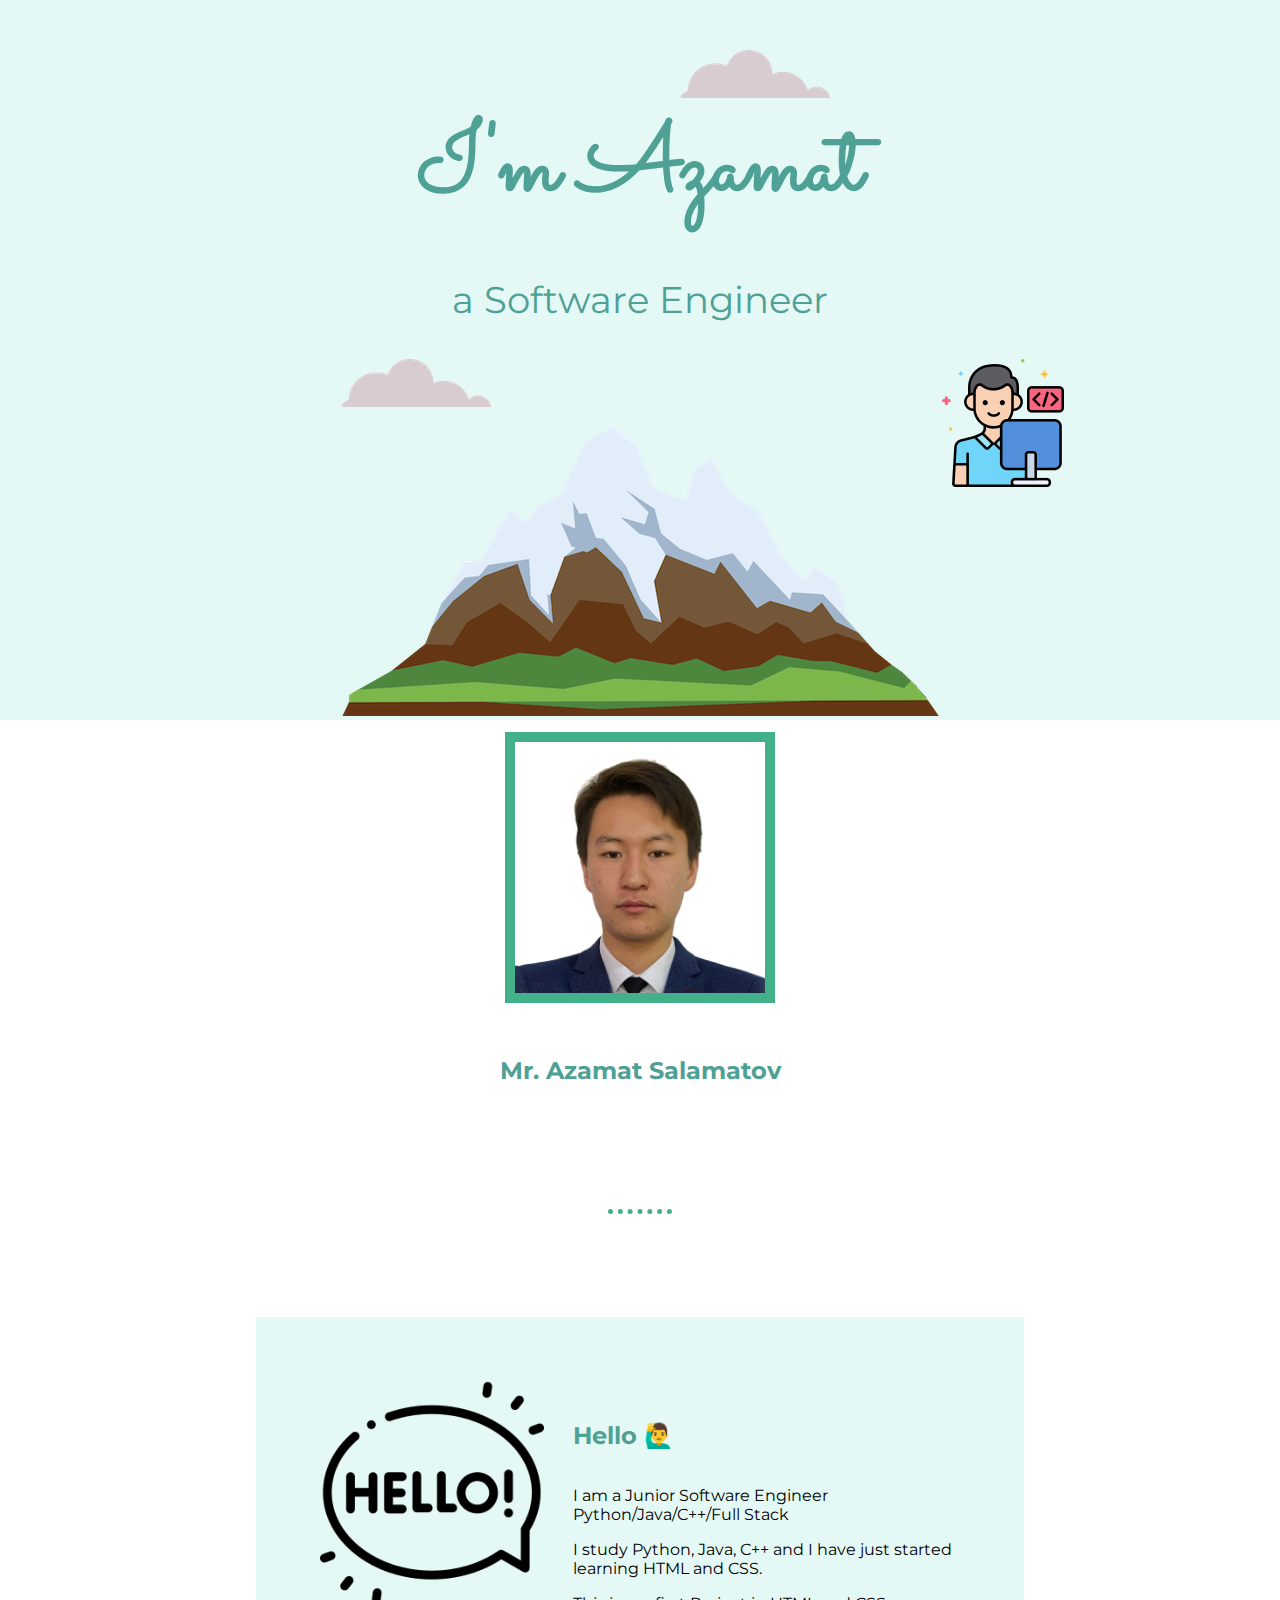
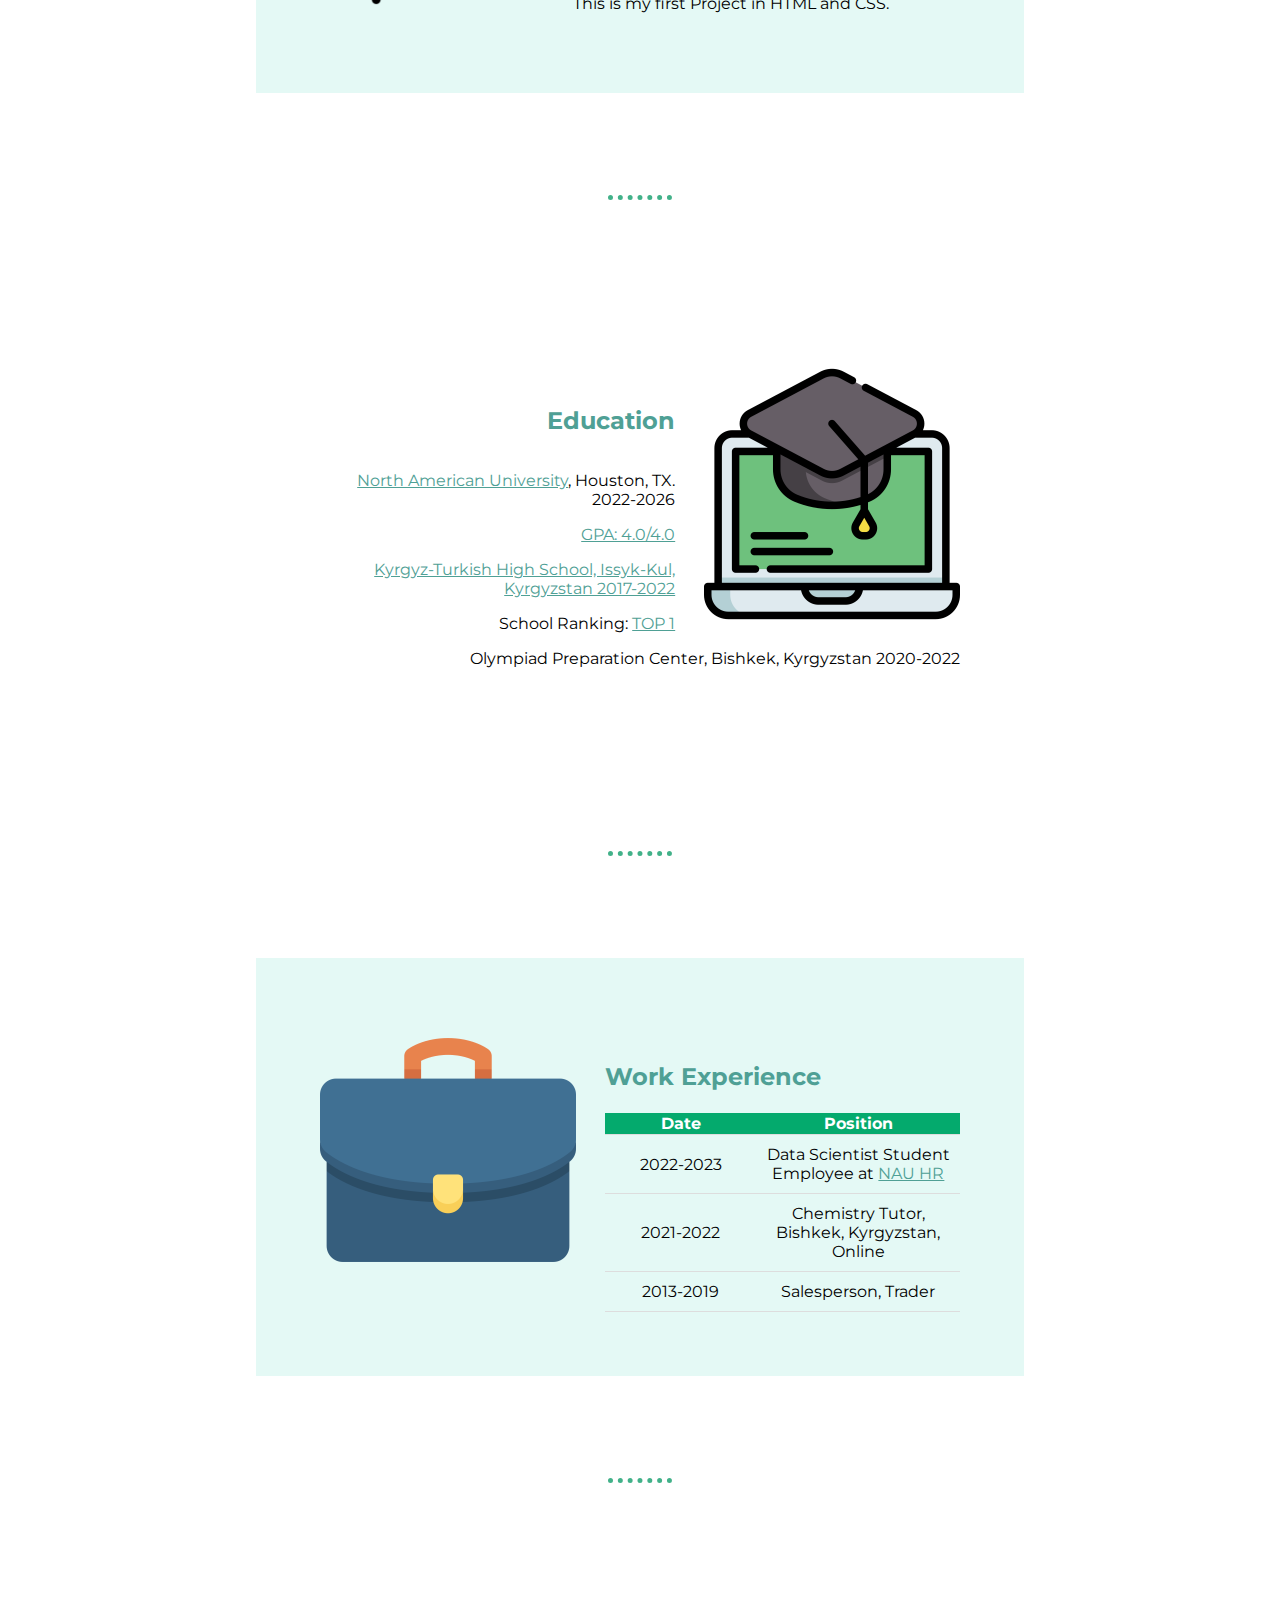
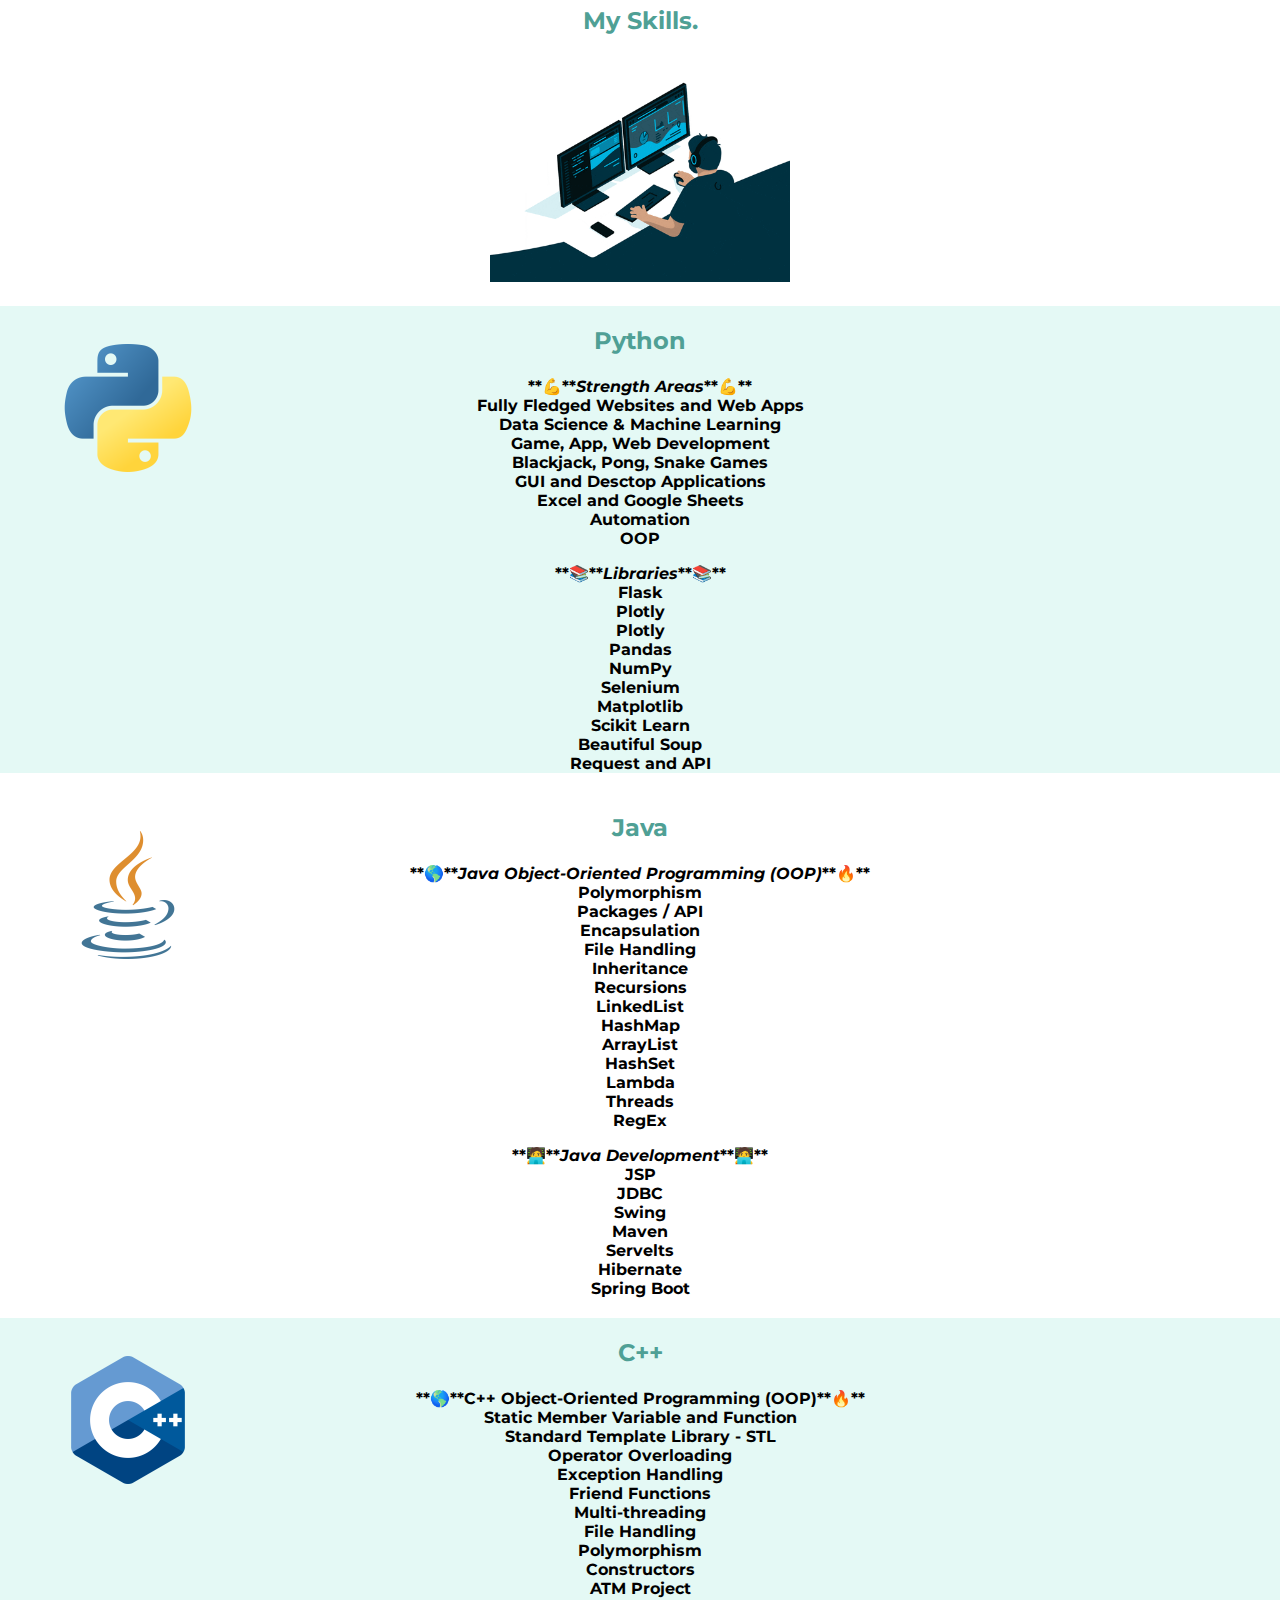
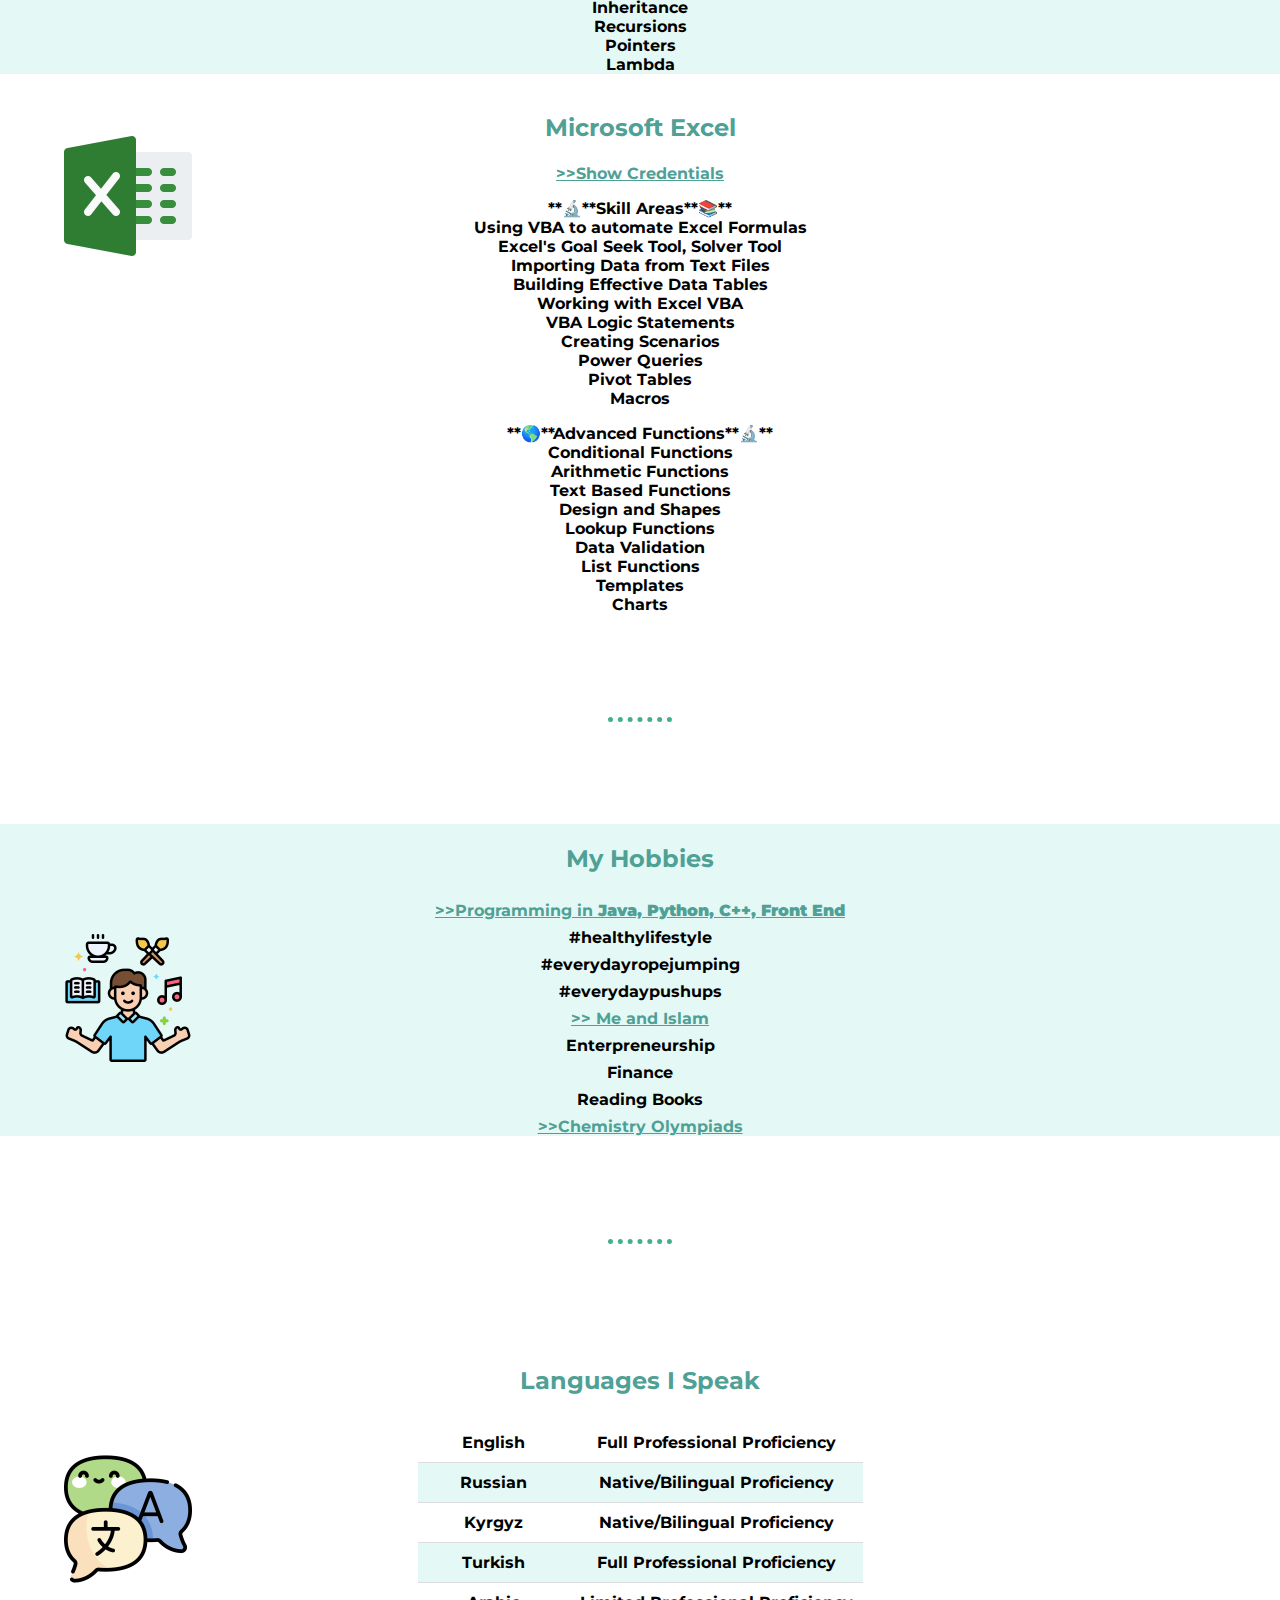
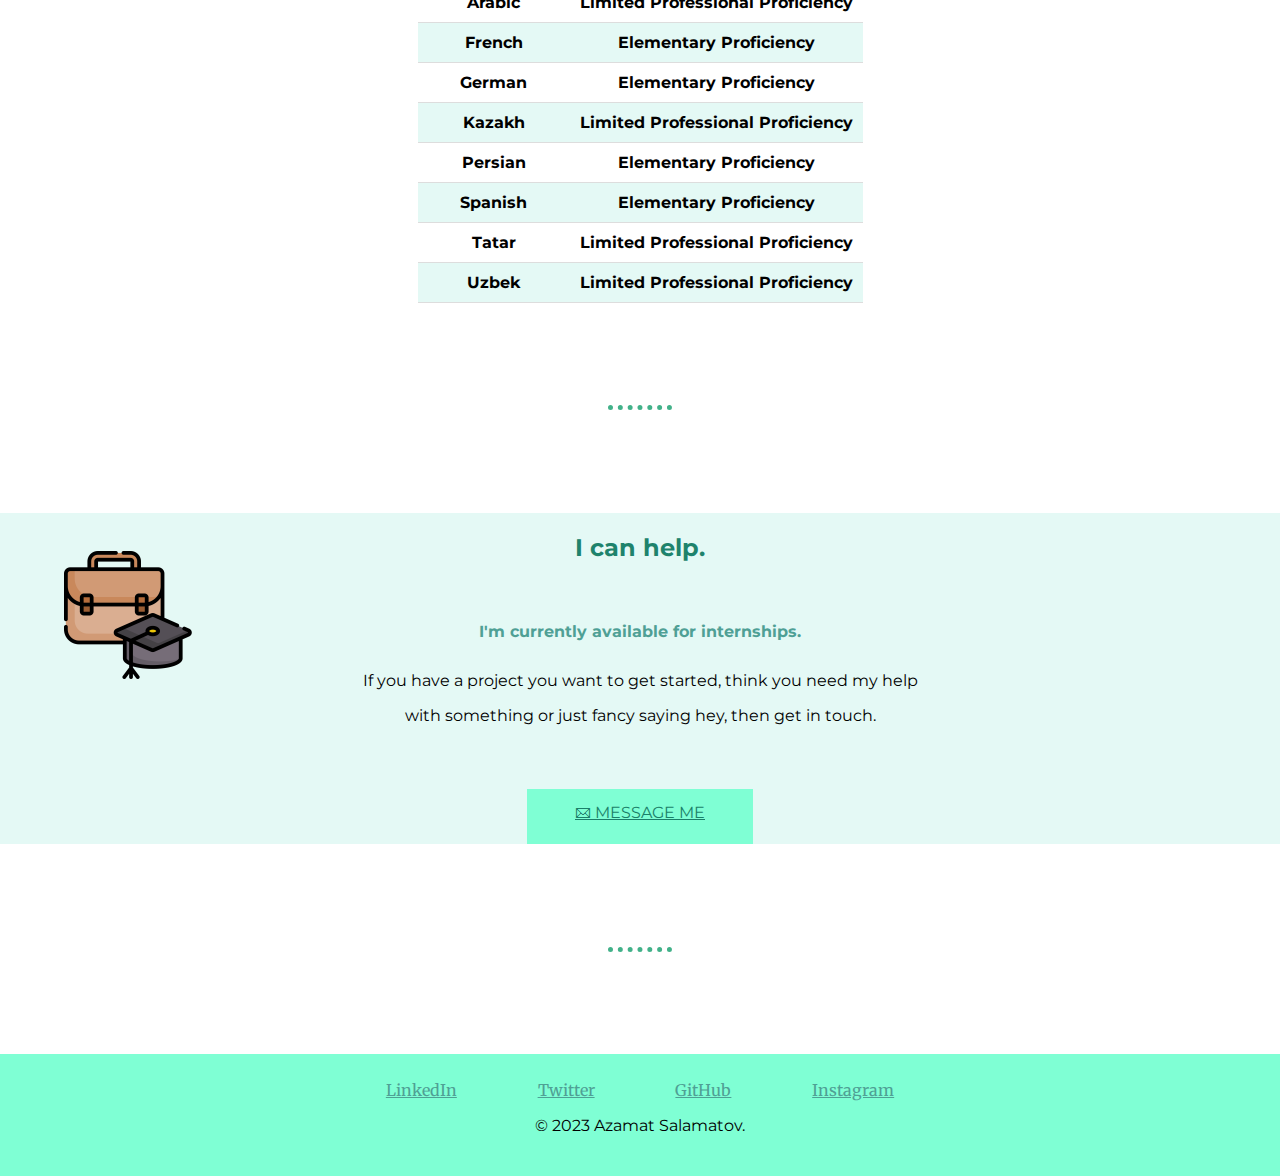
==== index.html @ 23645828 "first commit" ====
<!DOCTYPE html>
<html>
    <head>
        <title>
            Azamat
        </title>
        <link rel="stylesheet" href="css/styles.css">
        <link rel="icon" href="favicon.ico">
        <link rel="preconnect" href="https://fonts.googleapis.com">
        <link rel="preconnect" href="https://fonts.gstatic.com" crossorigin>
        <link href="https://fonts.googleapis.com/css2?family=Merriweather&family=Montserrat&family=Sacramento&display=swap" rel="stylesheet">

    </head>

    <body>
        <div class="top-container">
            <!-- <img class="more" src="CSS - My Site Images/more.png" alt="More icons created by Kirill Kazachek - Flaticon"> -->

            <img class="top-cloud" src="CSS - My Site Images/cloud.png" alt="cloud-image">
            <h1 style="font-size: 6rem; margin-bottom:0">I'm Azamat</h1>

            <p style="color: #4FA095; font-size: 2.3rem; font-weight:normal">a <span class="soft">Soft</span>ware Engineer</p>

            <img class="bottom-cloud" src="CSS - My Site Images/cloud.png" alt="cloud-image">

            <img class="mountain" src="CSS - My Site Images/mountain.png" alt="mountain-img">
            <img class="png" src="CSS - My Site Images/developer.png" alt="Programmer icons created by Paul J. - Flaticon">
        </div>
        <div class="middle-container">     

            <div class="row">
                <div class="row-elem" style="display:flex; justify-content:center">
                    <img class="photo" src="CSS - My Site Images/azamat1.jpg" alt="my-img">
                </div>
                <h2>Mr. Azamat Salamatov</h2>
                
            </div> 
            <hr>

            <div class="even-row"  style="background-color: #e4f9f5; padding:5%; width:50%; margin:auto; text-align:left">
                <img style="width:35%; float:left; margin-right:1.8rem" src="CSS - My Site Images/hello.png" alt="Hello icons created by Freepik - Flaticon">
                <h2>Hello 🙋‍♂️</h2>
                <p>I am a Junior Software Engineer Python/Java/C++/Full Stack</p>
                <p>I study Python, Java, C++ and I have just started learning HTML and CSS.</p>
                <p>This is my first Project in HTML and CSS.</p> 
                
            </div>

            <hr>
            <div style=" padding:5%; width:50%; margin:auto; text-align:right">
                <img style="width:40%; float:right; margin-left:1.8rem" src="CSS - My Site Images/online-learning.png" alt="Course icons created by Freepik - Flaticon">
                <h2>Education</h2>
                <p><a href="https://www.na.edu/">North American University</a>, Houston, TX. 2022-2026</p>
                <p><a href="https://www.na.edu/deanslist/">GPA: 4.0/4.0</a></p>
                <p><a href="https://hkarasaev.edupage.org/?lang=en">Kyrgyz-Turkish High School, Issyk-Kul, Kyrgyzstan 2017-2022</a></p>
                <p>School Ranking: <a href="https://www.instagram.com/p/CebFN_Qsa40/?hl=en">TOP 1</a></p>
                <p>Olympiad Preparation Center, Bishkek, Kyrgyzstan 2020-2022</p>
            </div>

            <hr>
            <div class="even-row" style="background-color: #e4f9f5; padding:5%; width:50%; margin:auto; text-align:left" style="grid-row: 1;">
                <img style="width:40%; float:left; margin-right:1.8rem" src="CSS - My Site Images/suitcase.png" alt="Work icons created by Freepik - Flaticon">
                <h2>Work Experience</h2>
                <table>
                    <thead>
                        <th>Date</th>
                        <th>Position</th>
                    </thead>
                    <tbody>
                        <tr>
                            <td>2022-2023</td>
                            <td>Data Scientist Student Employee at <a href="https://www.na.edu/faculty-staff/human-resources/">NAU HR</a></td>
                        </tr>
                        <tr>
                            <td>2021-2022</td>
                            <td>Chemistry Tutor, Bishkek, Kyrgyzstan, Online</td>
                        </tr>
                        <tr>
                            <td>2013-2019</td>
                            <td>Salesperson, Trader</td>
                        </tr>
                    </tbody>
                </table>
            </div>
            

            <div class="skills" >
                <hr>
                <h2>My Skills.</h2>
                <div class="skill-row" style="grid-row: 1;">
                <img class="gif" src="CSS - My Site Images/giphy.gif" alt="">
                <div class="even-row">
                    <img class="python" src="CSS - My Site Images/python.png" alt="python-img">
                    <h2>Python</h2>
                    <h5>**💪**<em>Strength Areas</em>**💪**</h5>
                    <h5>Fully Fledged Websites and Web Apps</h5>
                    <h5>Data Science & Machine Learning</h5>
                    <h5>Game, App, Web Development</h5>               
                    <h5>Blackjack, Pong, Snake Games</h5>
                    <h5>GUI and Desctop Applications</h5>
                    <h5>Excel and Google Sheets</h5>
                    <h5>Automation</h5>
                    <h5>OOP</h5>
                    <p></p>
        
                    <h5>**📚**<em>Libraries</em>**📚**</h5>
                    <h5>Flask</h5>
                    <h5>Plotly</h5>
                    <h5>Plotly</h5>
                    <h5>Pandas</h5>
                    <h5>NumPy</h5>
                    <h5>Selenium</h5>
                    <h5>Matplotlib</h5>
                    <h5>Scikit Learn</h5>
                    <h5>Beautiful Soup</h5>
                    <h5>Request and API</h5>
                </div>

                <div style="background-color: #ffffff;">
                    <img class="python" src="CSS - My Site Images/java.png" alt="Java icons created by Freepik - Flaticon">
                    <h2>Java</h2>
                    <h5>**🌎**<em>Java Object-Oriented Programming (OOP)</em>**🔥**</li>
                    <h5>Polymorphism</h5>
                    <h5>Packages / API</h5>
                    <h5>Encapsulation</h5>
        
                    <h5>File Handling</h5> 
                    <h5>Inheritance</h5>
        
                    <h5>Recursions</h5>
                    <h5>LinkedList</h5>
                    <h5>HashMap</h5>
                    <h5>ArrayList</h5>
                    <h5>HashSet</h5>
                    <h5>Lambda</h5>
                    <h5>Threads</h5>
                    <h5>RegEx</h5>
        
                    <p></p>
                    <h5>**🧑‍💻**<em>Java Development</em>**🧑‍💻**</h5>
                    <h5>JSP</h5>
                    <h5>JDBC</h5>
                    <h5>Swing</h5>
                    <h5>Maven</h5>
                    <h5>Servelts</h5>
                    <h5>Hibernate</h5>
                    <h5>Spring Boot</h5>     
                </div>

                <div class="even-row" style="background-color: #e4f9f5;">
                    <img class="python" src="CSS - My Site Images/c-.png" alt="Coding icons created by Freepik - Flaticon">
                    <h2>C++</h2>
                    <a href="https://www.flaticon.com/free-icons/coding" title="coding icons"></a>
                    <h5>**🌎**C++ Object-Oriented Programming (OOP)**🔥**</h5>
                    <h5>Static Member Variable and Function</h5>
                    <h5>Standard Template Library - STL</h5>
                    <h5>Operator Overloading</h5>
                    <h5>Exception Handling</h5>
                    <h5>Friend Functions</h5>
                    <h5>Multi-threading</h5>
                    <h5>File Handling</h5>
                    <h5>Polymorphism</h5>
                    <h5>Constructors</h5>   
                    <h5>ATM Project</h5>         
                    <h5>Inheritance</h5>
                    <h5>Recursions</h5>
                    <h5>Pointers</h5>            
                    <h5>Lambda</h5>
                </div>



                <div>
                    <img class="python" src="CSS - My Site Images/excel.png" alt="Excel icons created by Pixel perfect - Flaticon">
                    <h2>Microsoft Excel</h2>
                    <h5><a href="https://www.udemy.com/certificate/UC-660e1be6-caca-4e0d-bf5c-11fdc10223eb/">>>Show Credentials</a></h5>
                    <p></p>
                    <h5>**🔬**Skill Areas**📚**</h5>
                    <h5>Using VBA to automate Excel Formulas</h5>
                    <h5>Excel's Goal Seek Tool, Solver Tool</h5>
                    <h5>Importing Data from Text Files</h5>
                    <h5>Building Effective Data Tables</h5>
                    <h5>Working with Excel VBA</h5>
                    <h5>VBA Logic Statements</h5>
                    <h5>Creating Scenarios</h5>
                    <h5>Power Queries</h5>
                    <h5>Pivot Tables</h5>
                    <h5>Macros</h5>
                    <p></p>
                    <h5>**🌎**Advanced Functions**🔬**</h5>
                    <h5>Conditional Functions</h5>
                    <h5>Arithmetic Functions</h5>
                    <h5>Text Based Functions</h5>
                    <h5>Design and Shapes</h5>
                    <h5>Lookup Functions</h5>
                    <h5>Data Validation</h5>
                    <h5>List Functions</h5>
                    <h5>Templates</h5>
                    <h5>Charts</h5>
            
                </div>

                <hr>
                <div class="even-row" style="background-color: #e4f9f5;">
                    <h2>My Hobbies</h2>
                    <img class="python" src="CSS - My Site Images/mental-health.png" alt="hobbies-img">
                    <h3><a href="https://github.com/asalamatov">>>Programming in <strong>Java, Python, C++, Front End</strong></a></h3>
                    <h3>#healthylifestyle</a></h3>
                    <h3>#everydayropejumping</h3>
                    <h3>#everydaypushups</h3>
                    <h3><a href="hobbies.html">>> Me and Islam</a></h3>
                    <h3>Enterpreneurship</h3>
                    <h3>Finance</h3>
                    <h3>Reading Books</h3>
                    <h3><a href="https://www.icho2022.cn/23252/list.htm">>>Chemistry Olympiads</a></h3>
                </div>

                <hr>
                <div>
                    <h2>Languages I Speak</h2>
                    <img class="python" src="CSS - My Site Images/languages.png" alt="languages-img">
                    <h3>
                        <table>
                            <tbody>
                                <tr>
                                    <td>English</td>
                                    <td>Full Professional Proficiency</td>
                                </tr>
                                <tr>
                                    <td>Russian</td>
                                    <td>Native/Bilingual Proficiency</td>
                                </tr>
                                <tr>
                                    <td>Kyrgyz</td>
                                    <td>Native/Bilingual Proficiency</td>
                                </tr>
                                <tr>
                                    <td>Turkish</td>
                                    <td>Full Professional Proficiency</td>
                                </tr>
                                <tr>
                                    <td>Arabic</td>
                                    <td>Limited Professional Proficiency</td>
                                </tr>
                                <tr>
                                    <td>French</td>
                                    <td>Elementary Proficiency</td>
                                </tr>
                                <tr>
                                    <td>German</td>
                                    <td>Elementary Proficiency</td>
                                </tr>
                                <tr>
                                    <td>Kazakh</td>
                                    <td>Limited Professional Proficiency</td>
                                </tr>
                                <tr>
                                    <td>Persian</td>
                                    <td>Elementary Proficiency</td>
                                </tr>
                                <tr>
                                    <td>Spanish</td>
                                    <td>Elementary Proficiency</td>
                                </tr>
                                <tr>
                                    <td>Tatar</td>
                                    <td>Limited Professional Proficiency</td>
                                </tr>
                                <tr>
                                    <td>Uzbek</td>
                                    <td>Limited Professional Proficiency</td>
                                </tr>
                            </tbody>
                        </table>
                    </h3>
                </div>

        </div>

            <hr>
            <div class="even-row" class="contact-me">
                <img class="python" src="CSS - My Site Images/internship.png" alt="nternship icons created by Freepik - Flaticon">
                <h2 style="color:#1e836c; margin:40px">I can help.</h2>
                <h3 style="color:#4FA095; margin:30px" >I'm currently available for internships.</h3>
                <p>If you have a project you want to get started, think you need my help</p>
                <p>with something or just fancy saying hey, then get in touch.</p>

                <div class="btn" style="width: 200px; height:30px; background-color:aquamarine; text-align:center; margin:5% auto; padding:1%;">
                    <a style="color:#1b7f69; font-family: 'Montserrat', sans-serif;"  href="mailto:azamat.salamatov2004@gmail.com">🖂 MESSAGE ME</a>
                </div>
                <p></p>
                <p></p>

                
            </div>
            </div>
            <hr>
            
            
            <div class="bottom-container">
            <a class="footer-link" href="https://www.linkedin.com/in/azamat-salamatov-5a5383247/">LinkedIn</a>
            <a class="footer-link" href="https://twitter.com/AzamatSalamatov">Twitter</a>
            <a class="footer-link" href="https://github.com/asalamatov">GitHub</a>
            <a class="footer-link" href="https://www.instagram.com/azamatizator/?hl=en">Instagram</a>
            <p>© 2023 Azamat Salamatov.</p>
            </div>
              

    </body>
</html>
---- css/styles.css ----
body {
    padding: 0;
    margin: 0px;
    text-align: center;
    font-family: 'Merriweather', serif;
    
}

div {
    padding: 0;
    display: block;
    background-color:#ffffff;
}

h1 {
    margin-top: 0;
    color: #4FA095;
    font-family: 'Sacramento', cursive;
    font-size: 60px;
}

h2 {
    display: block;
    color: #4FA095;
    font-family: 'Montserrat', sans-serif;
    margin-bottom: 2px;
    padding: 20px;
}
a:link, a:visited{
    outline: 0;
    color:#4FA095
}

.btn {
    width: 100px;
    height: 30px;
}

.btn:hover {
    background-color:#4FA095
}

.even-row {
    background-color: #e4f9f5;
}

h3 {
    font-family: 'Montserrat', sans-serif;
    margin: 8px;
    font-size:medium;
}
h4 {
    font-family: 'Montserrat', sans-serif;
}

h5 {
    font-family: 'Montserrat', sans-serif;
    font-size: medium;
    margin: 0;
}

h6 {
    font-family: 'Montserrat', sans-serif;
}

p {
    font-family: 'Montserrat', sans-serif;
}

li{
    font-family: 'Montserrat', sans-serif;
}

td {
    font-family: 'Montserrat', sans-serif;
}

hr {

    border-style:none;
    border-top-style: dotted;      
    border-color:#42b189;
    border-width: 5px;
    width: 5%;  
    padding-bottom: 100px;      
    margin-top: 8%;
    margin-bottom: 8%;
    padding-bottom: 0; 
}

.banner {
    width: 70%;
}

.png {
    width: 10%;
    position: absolute;
    /* left: 250px;
    top: 400px; */
}

.row {

    position: relative;
    display: grid;
}



.row-elem {
    padding: 1%;
    display: inline-block;
    position:relative;
    grid-row: 1;
}

.photo {
    border: solid 10px;
    border-color: #42b189;
    padding: 0;
    width: 20%;
}

.middle-container {
    padding: 0 0 0 0;
    margin: 0 0 0 0;
    position: relative;
}

.gif {
    width: 300px;

}

.python {
    padding-top: 3%;
    display: inline-block;
    width: 10%;
    position:absolute;
    left: 5%;
    margin: 0;
}

/* .more {
    width: 50px;
    position: fixed;
    right: 50px;
    top: 50px;
} */

.top-container {
    background-color: #e4f9f5;
    position: relative;
    padding-top: 100px;


}

table {
    text-align: center;
    margin: auto;
    border-spacing: 0;
}

tr:nth-child(even) {
    background-color: #e4f9f5;
}

th {
    background-color: #04AA6D;
  color: white;
}

td:nth-child(odd) {
    width: 150px;
}

td:nth-child(even) {
    padding: 10px;
    width: auto;
}

th, td {
    border-bottom: 1px solid #ddd;
    font-family: 'Montserrat', sans-serif;
}

/* .middle-container {

}

.bottom-container {

} */


.top-cloud {
    position: absolute;
    right: 450px;
    top: 50px;
}

.bottom-cloud {
    position: absolute;
}



.bottom-container {
    /* padding: 2%; */
    padding-top: 2%;
    padding-bottom: 2%;
    width: 100%;
    height: 100%;
    background-color:aquamarine;
    margin:0 0 0 0;
    margin-bottom: 0;
}

.footer-link {
    font-size: 1rem;
    margin: 3%;
}

img {
    padding: 0;
}
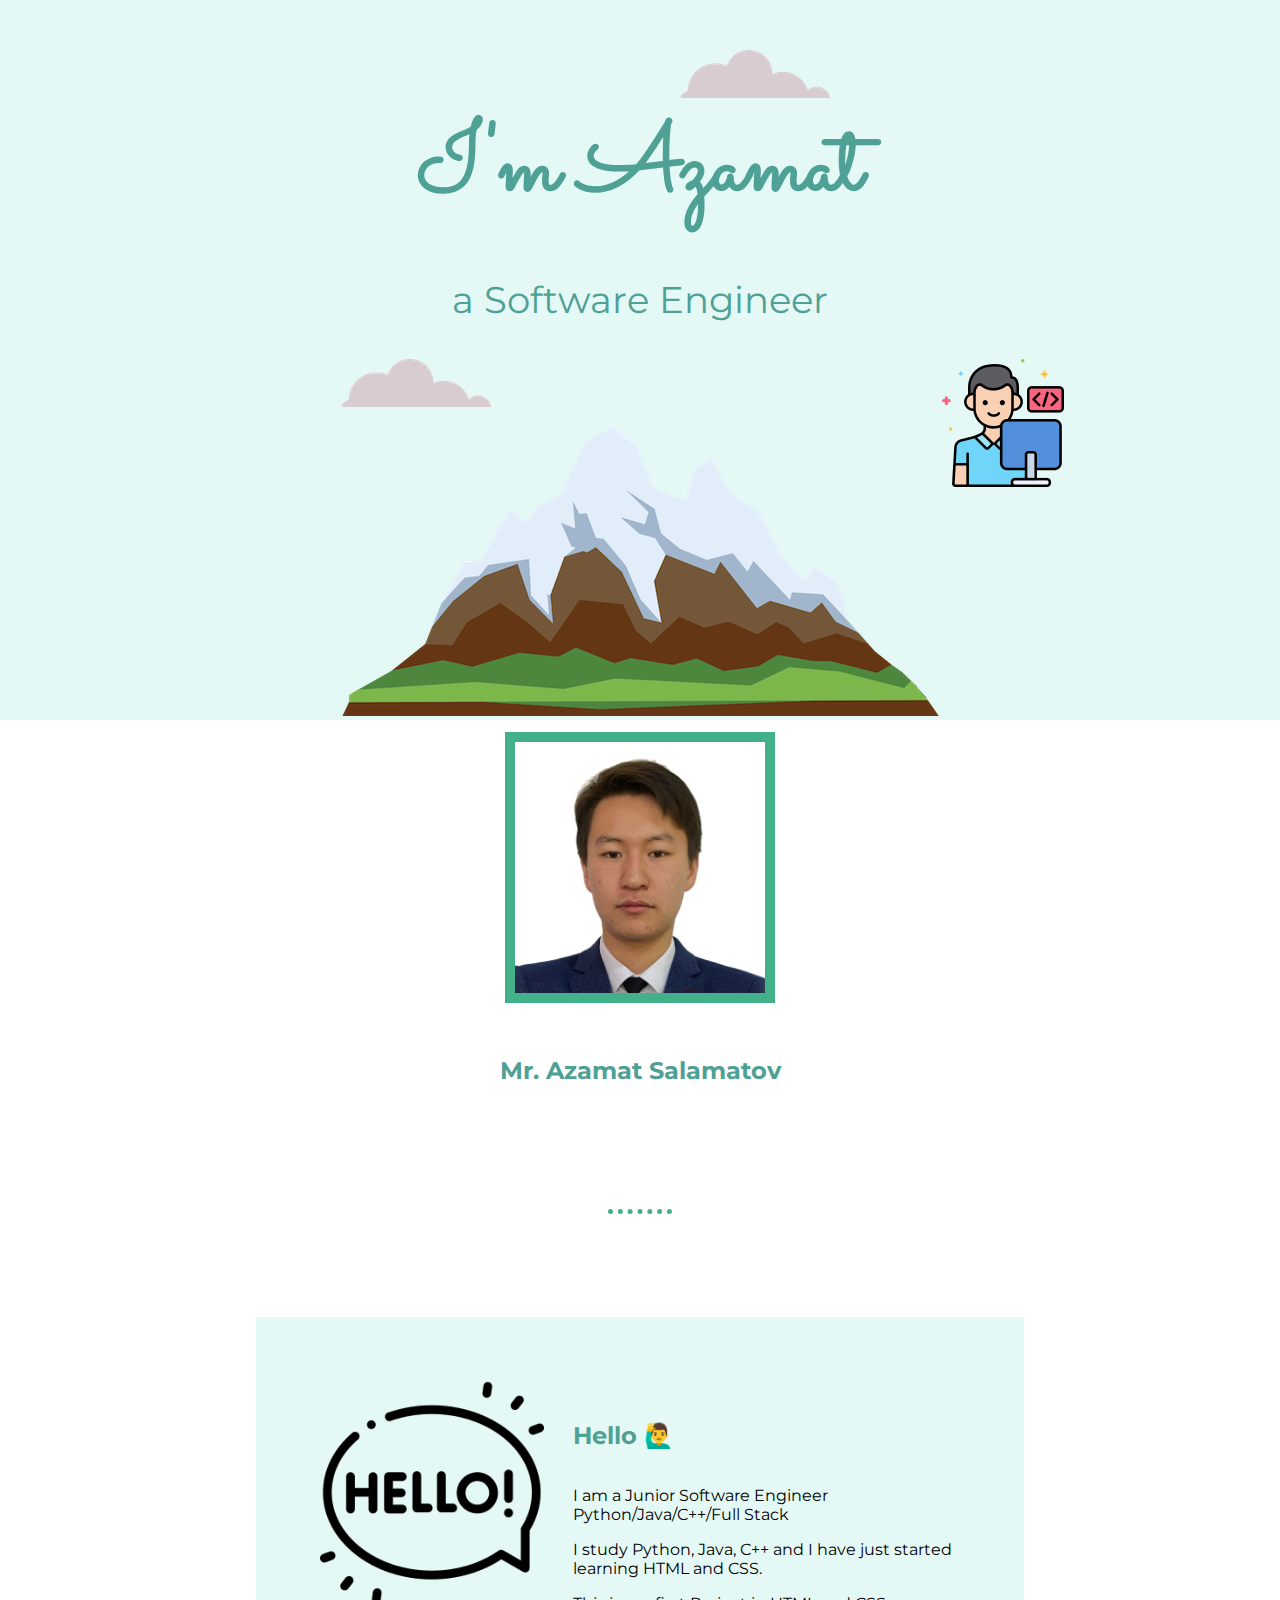
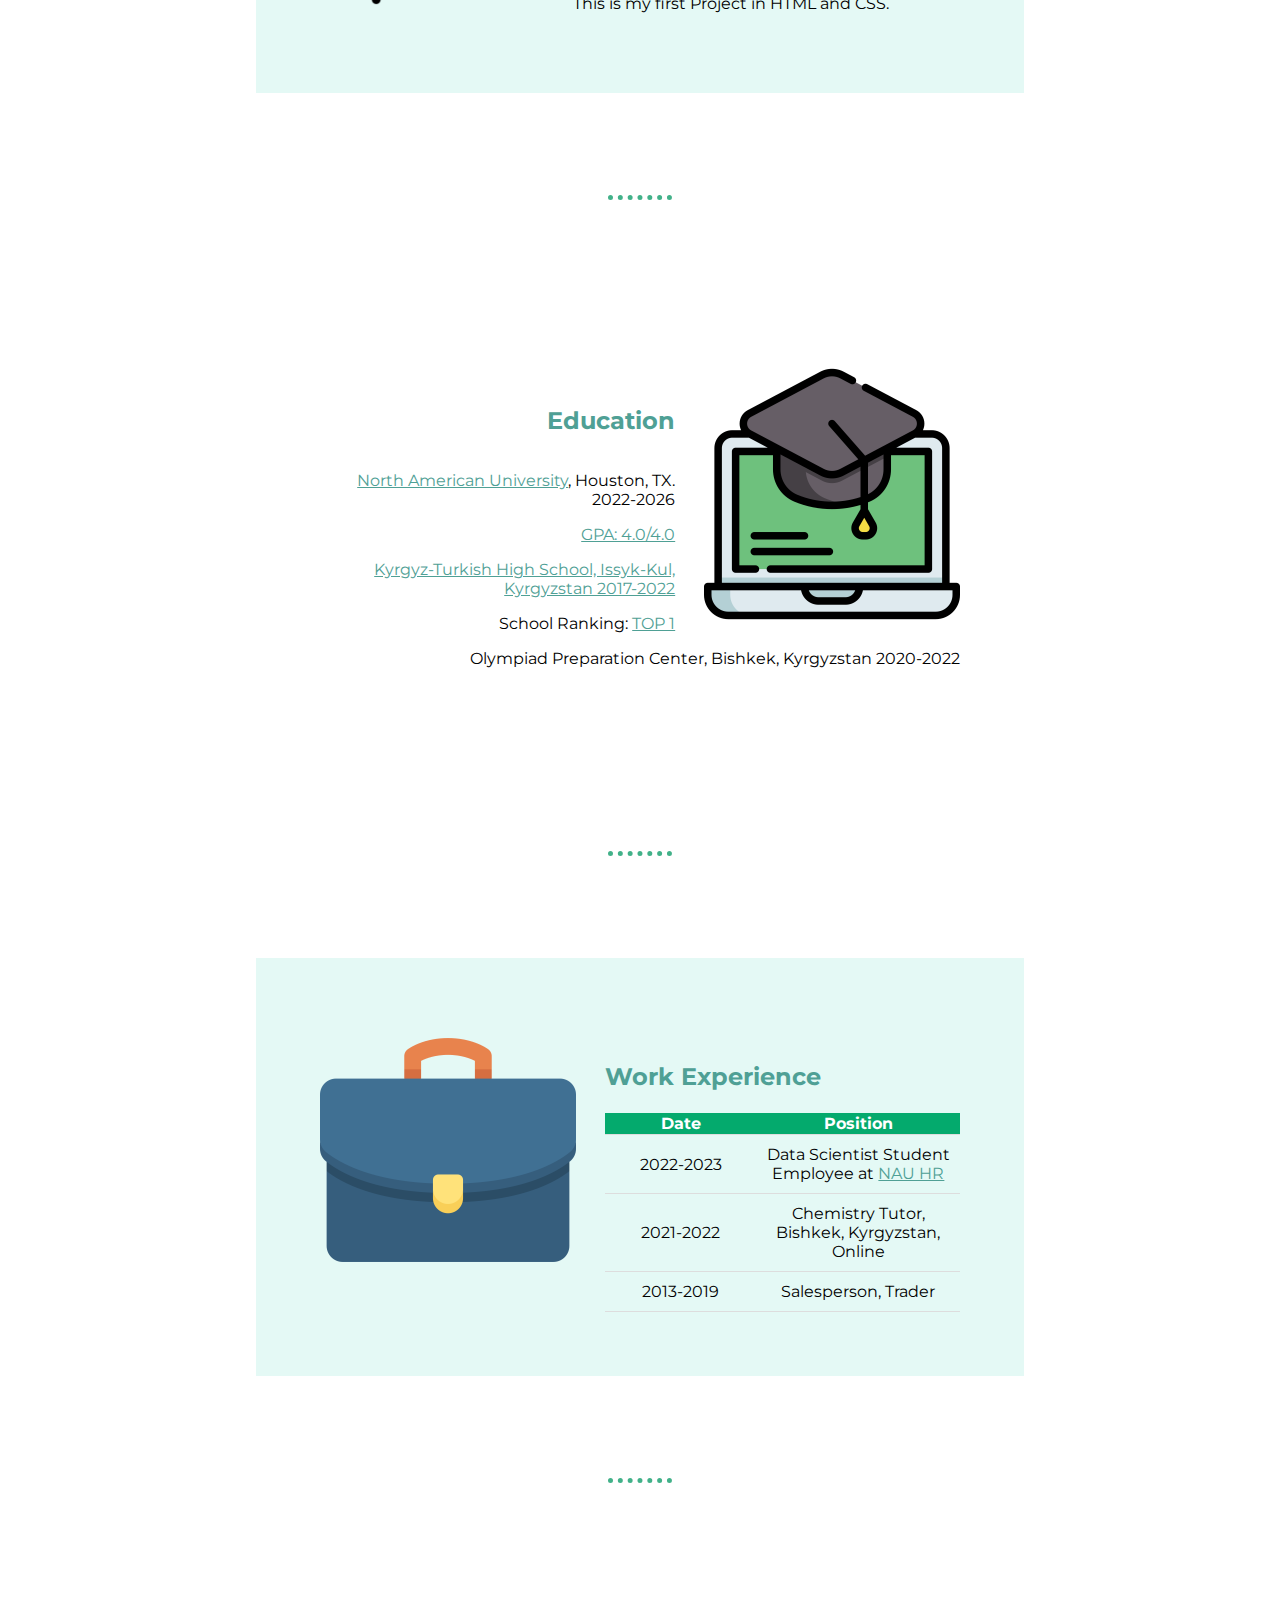
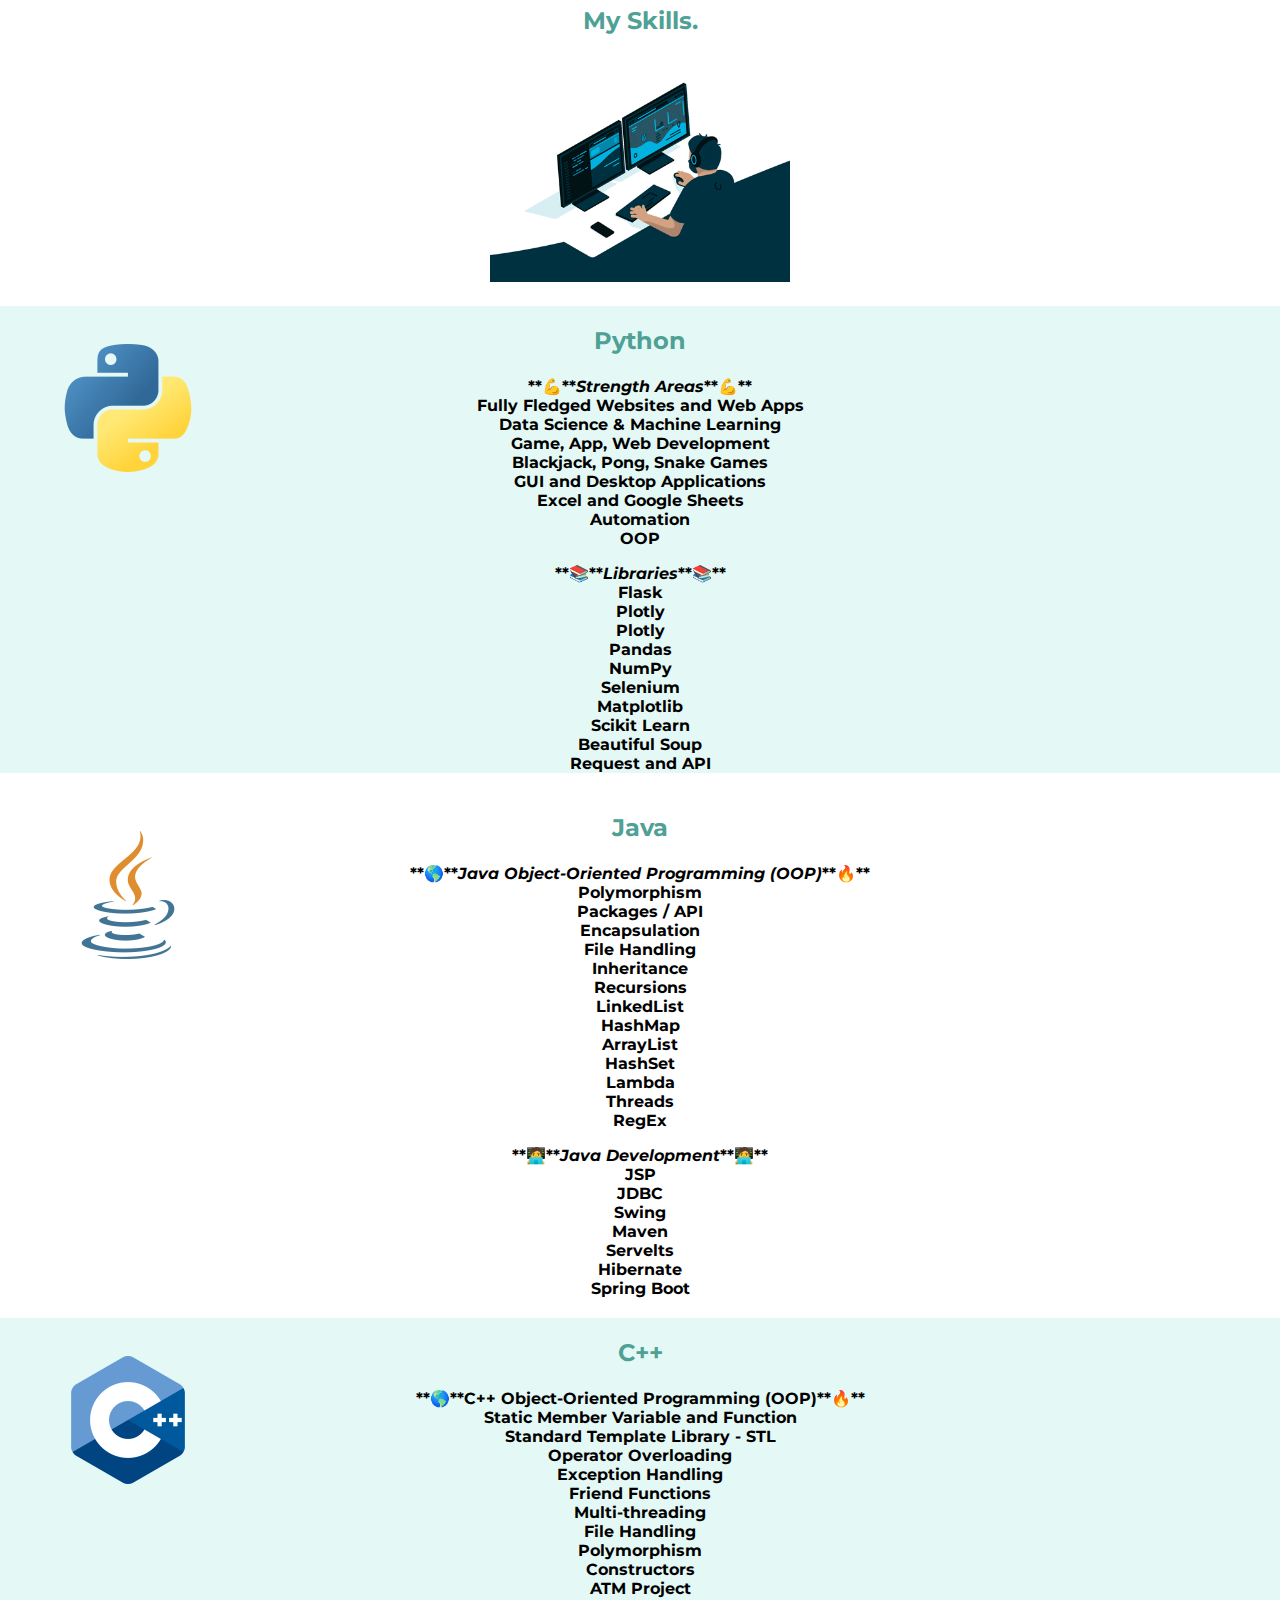
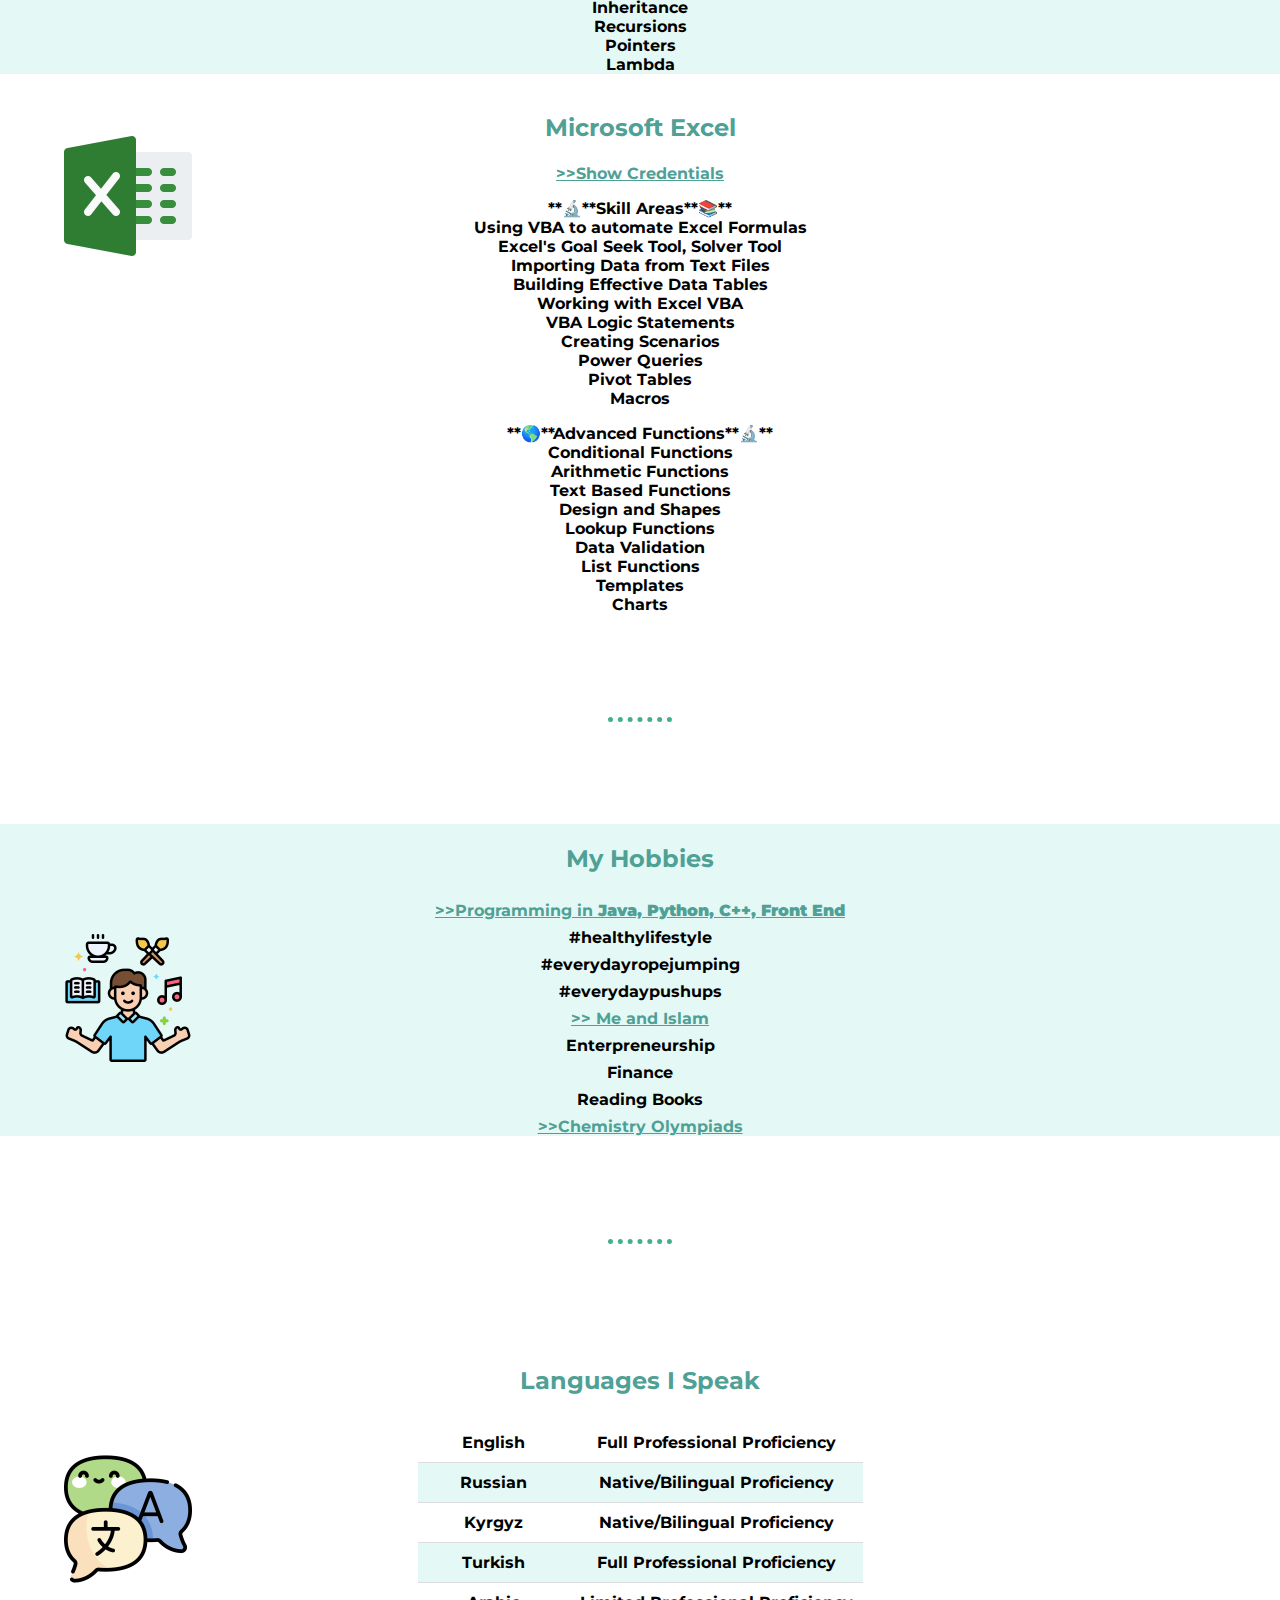
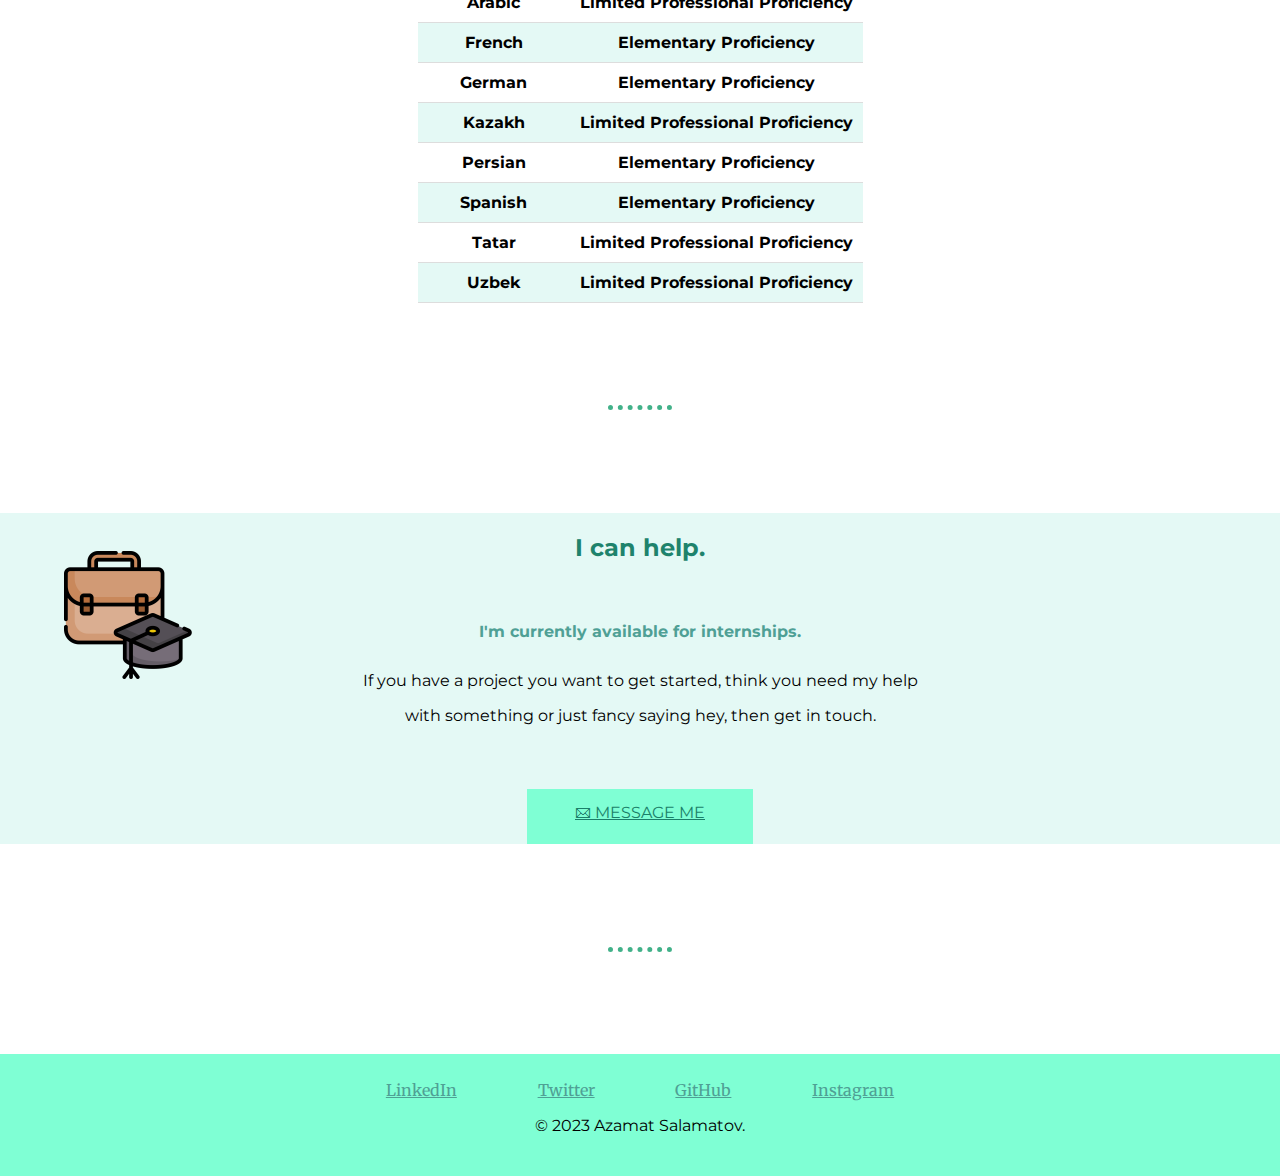
==== commit e24aa8d1: "Update index.html" ====
--- a/index.html
+++ b/index.html
@@ -97,7 +97,7 @@
                     <h5>Data Science & Machine Learning</h5>
                     <h5>Game, App, Web Development</h5>               
                     <h5>Blackjack, Pong, Snake Games</h5>
-                    <h5>GUI and Desctop Applications</h5>
+                    <h5>GUI and Desktop Applications</h5>
                     <h5>Excel and Google Sheets</h5>
                     <h5>Automation</h5>
                     <h5>OOP</h5>
@@ -307,4 +307,4 @@
               
 
     </body>
-</html>+</html>
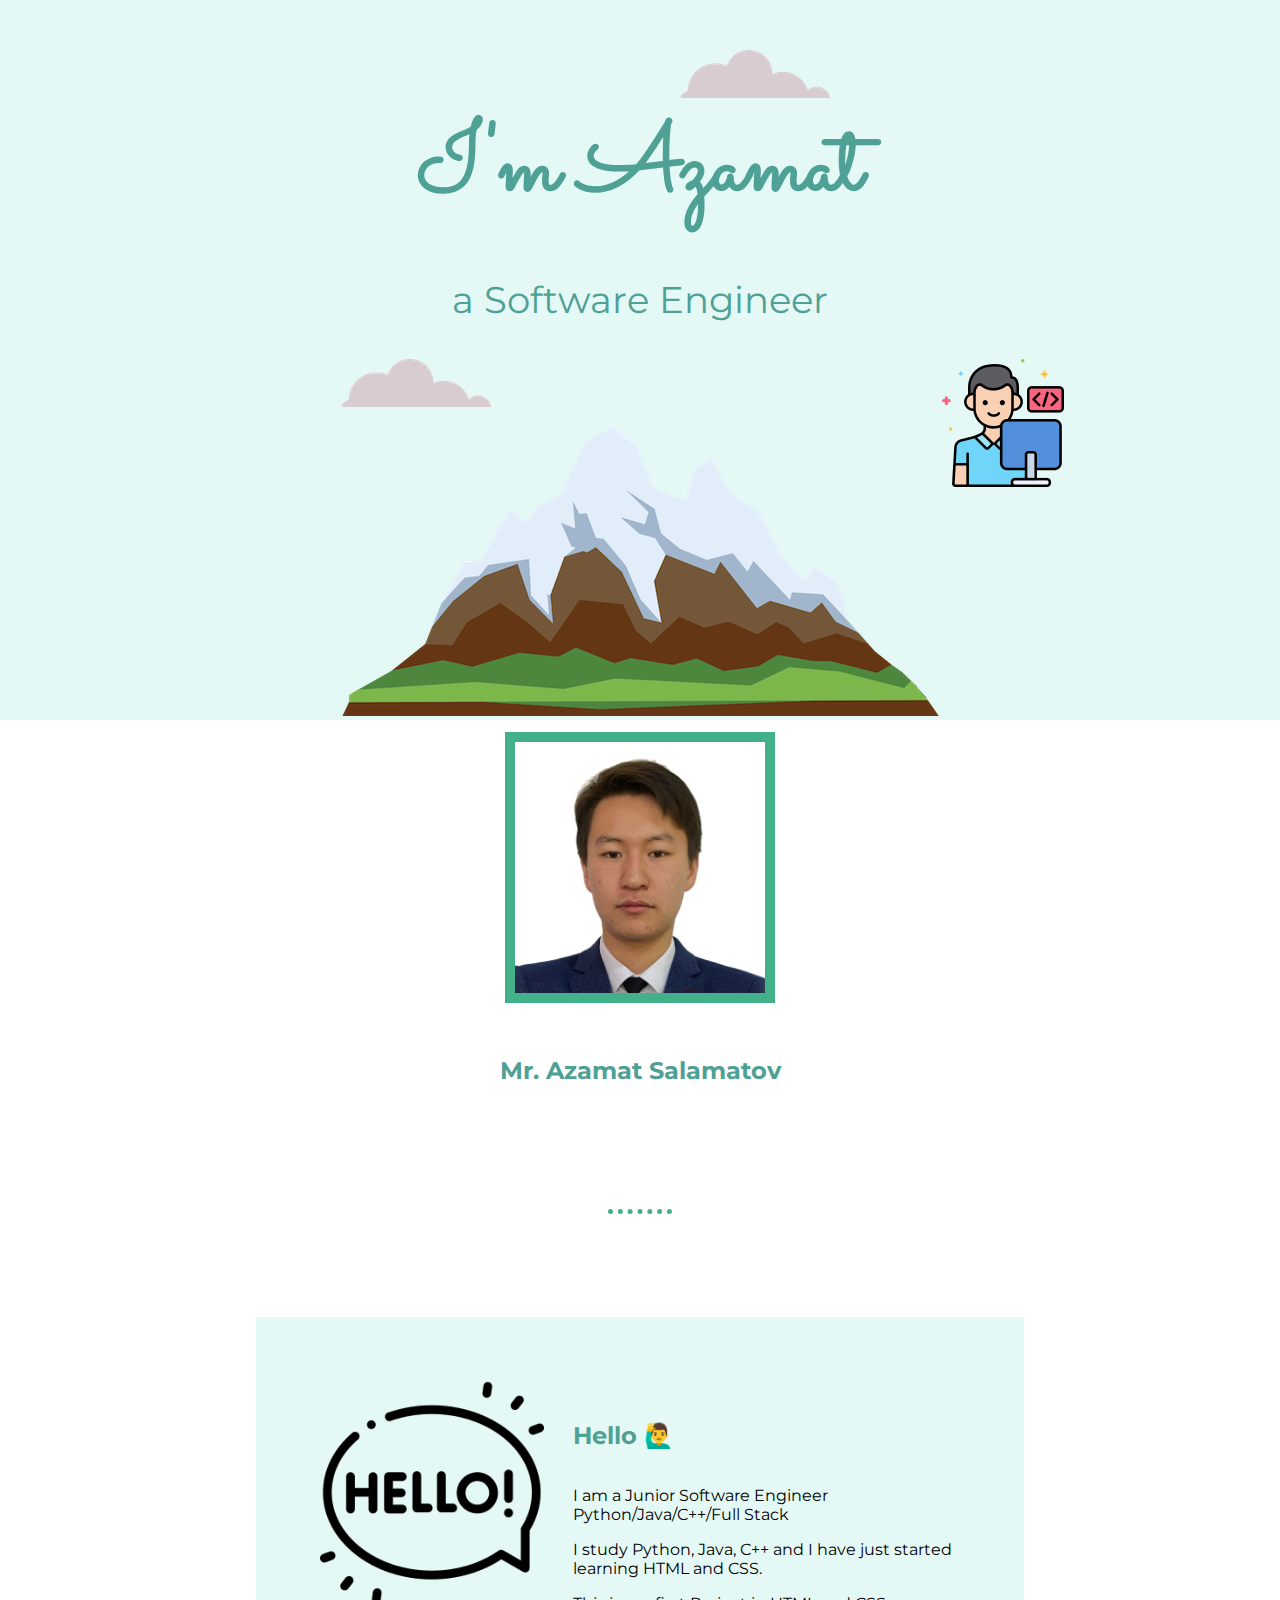
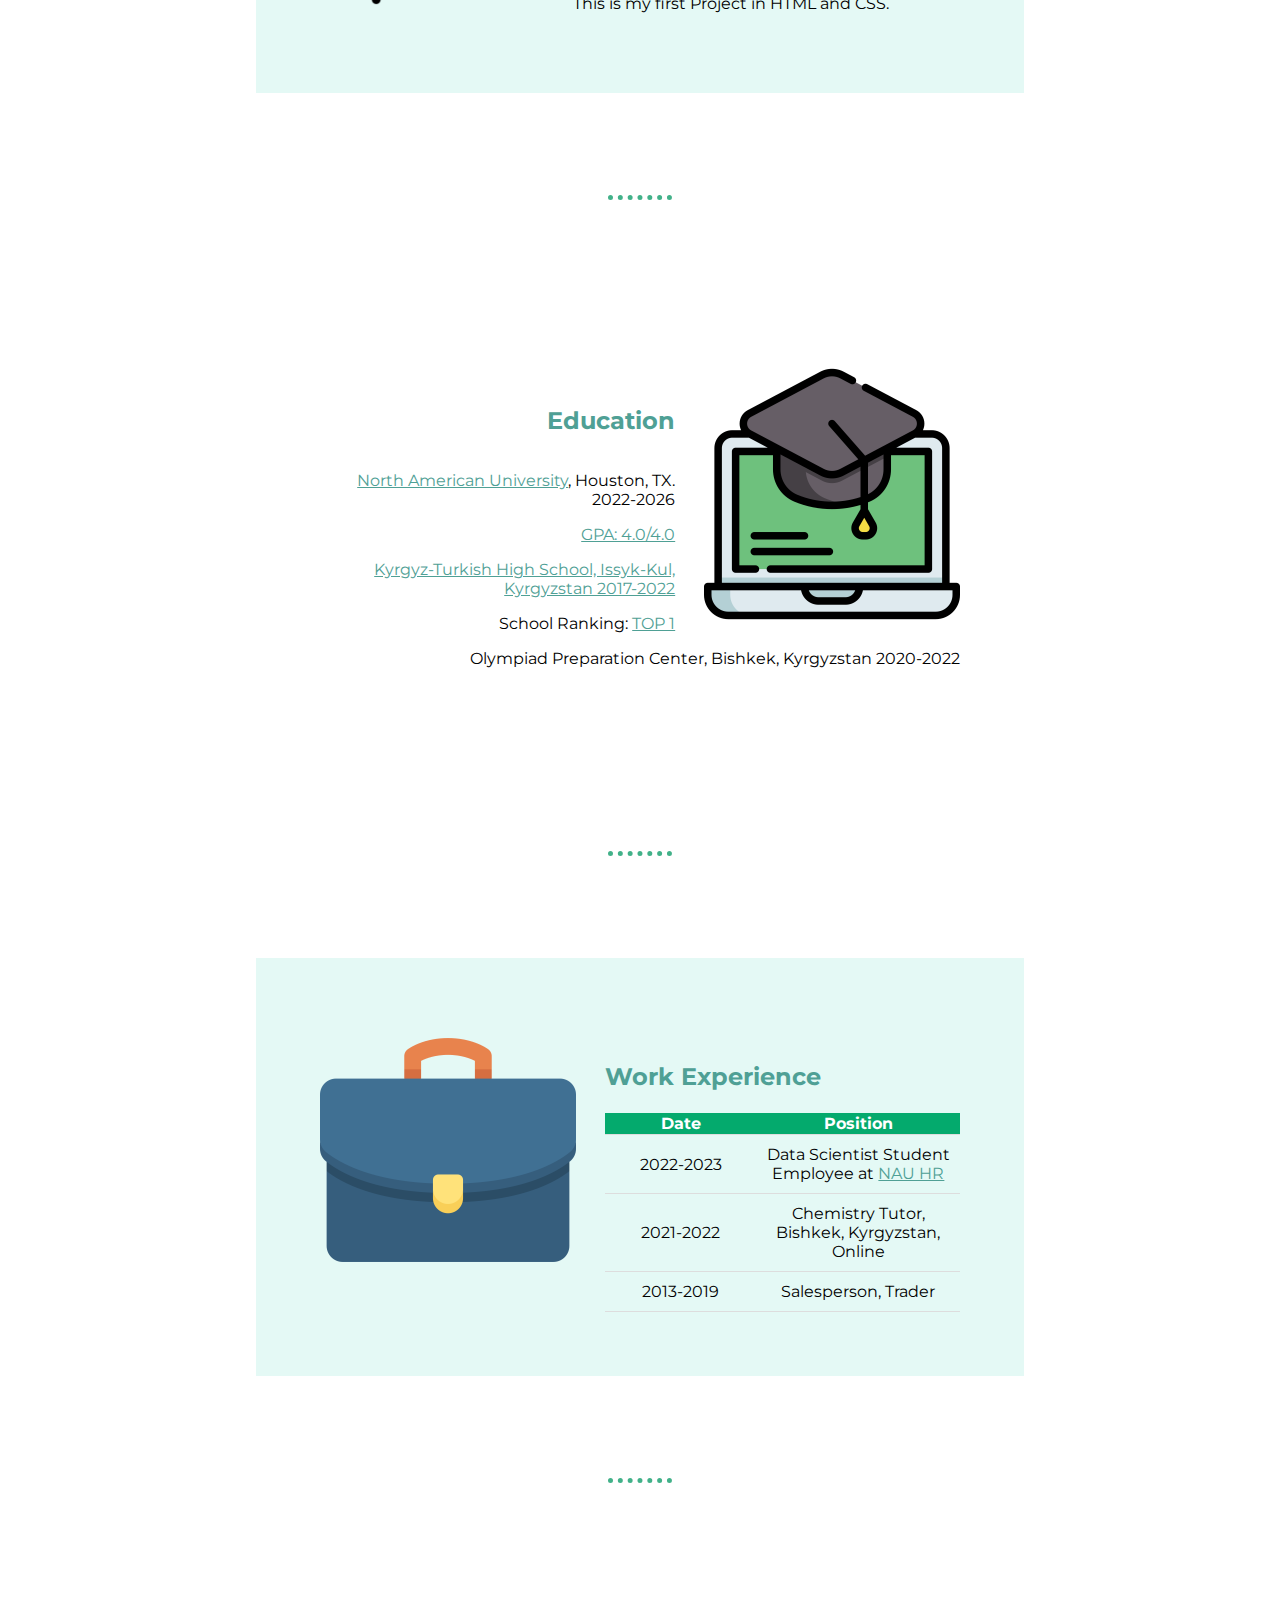
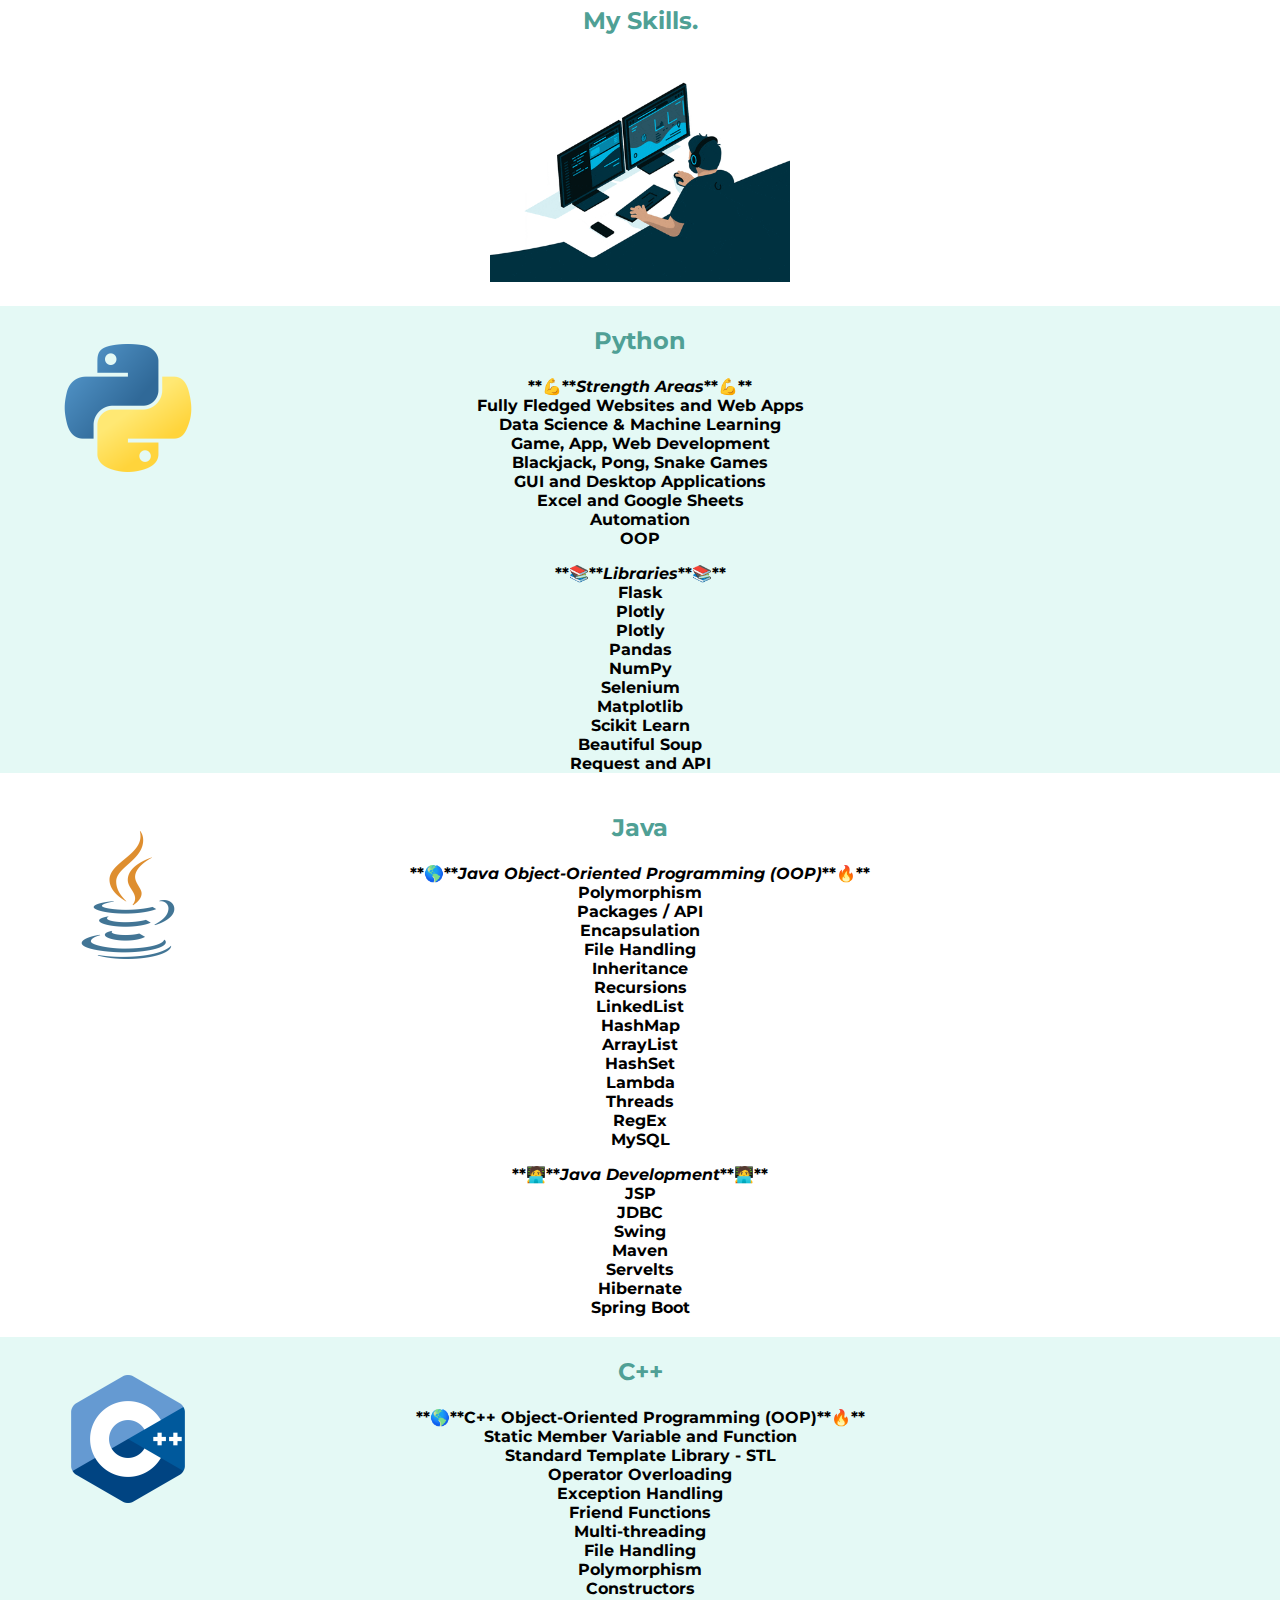
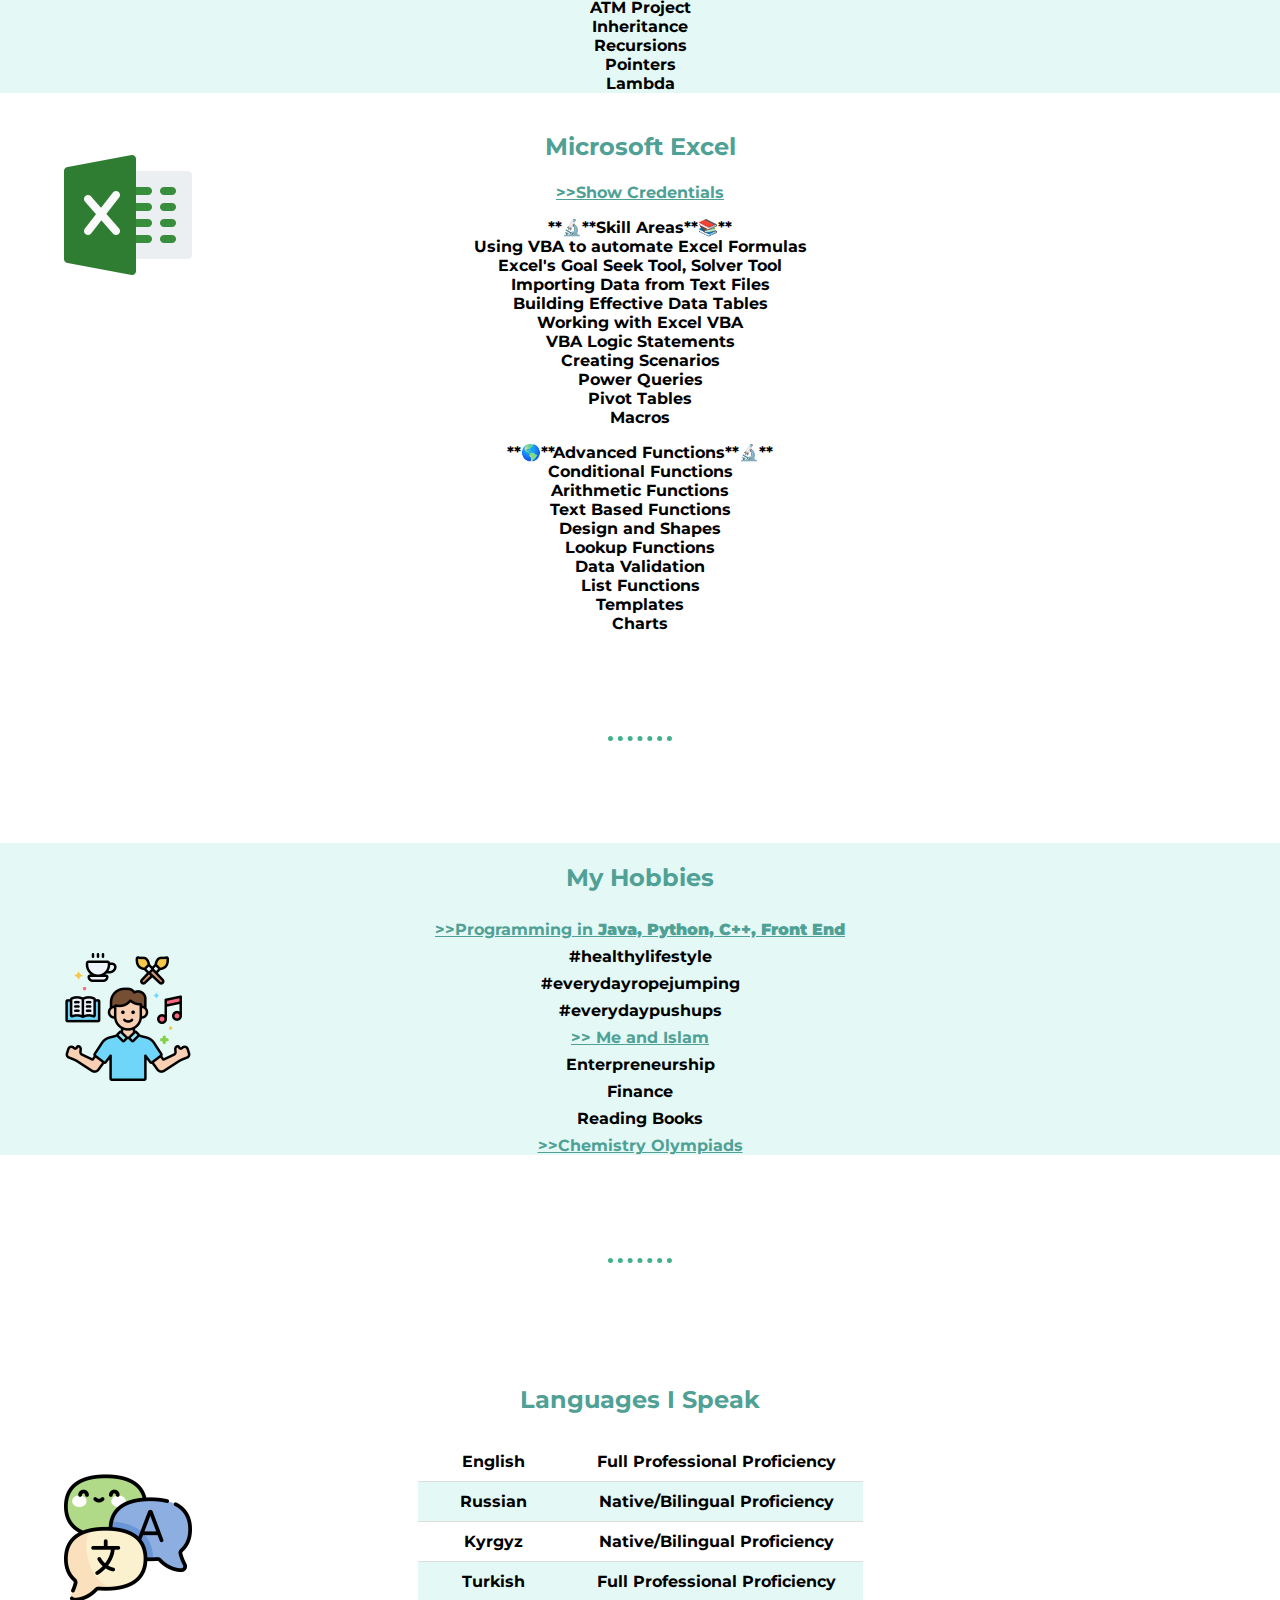
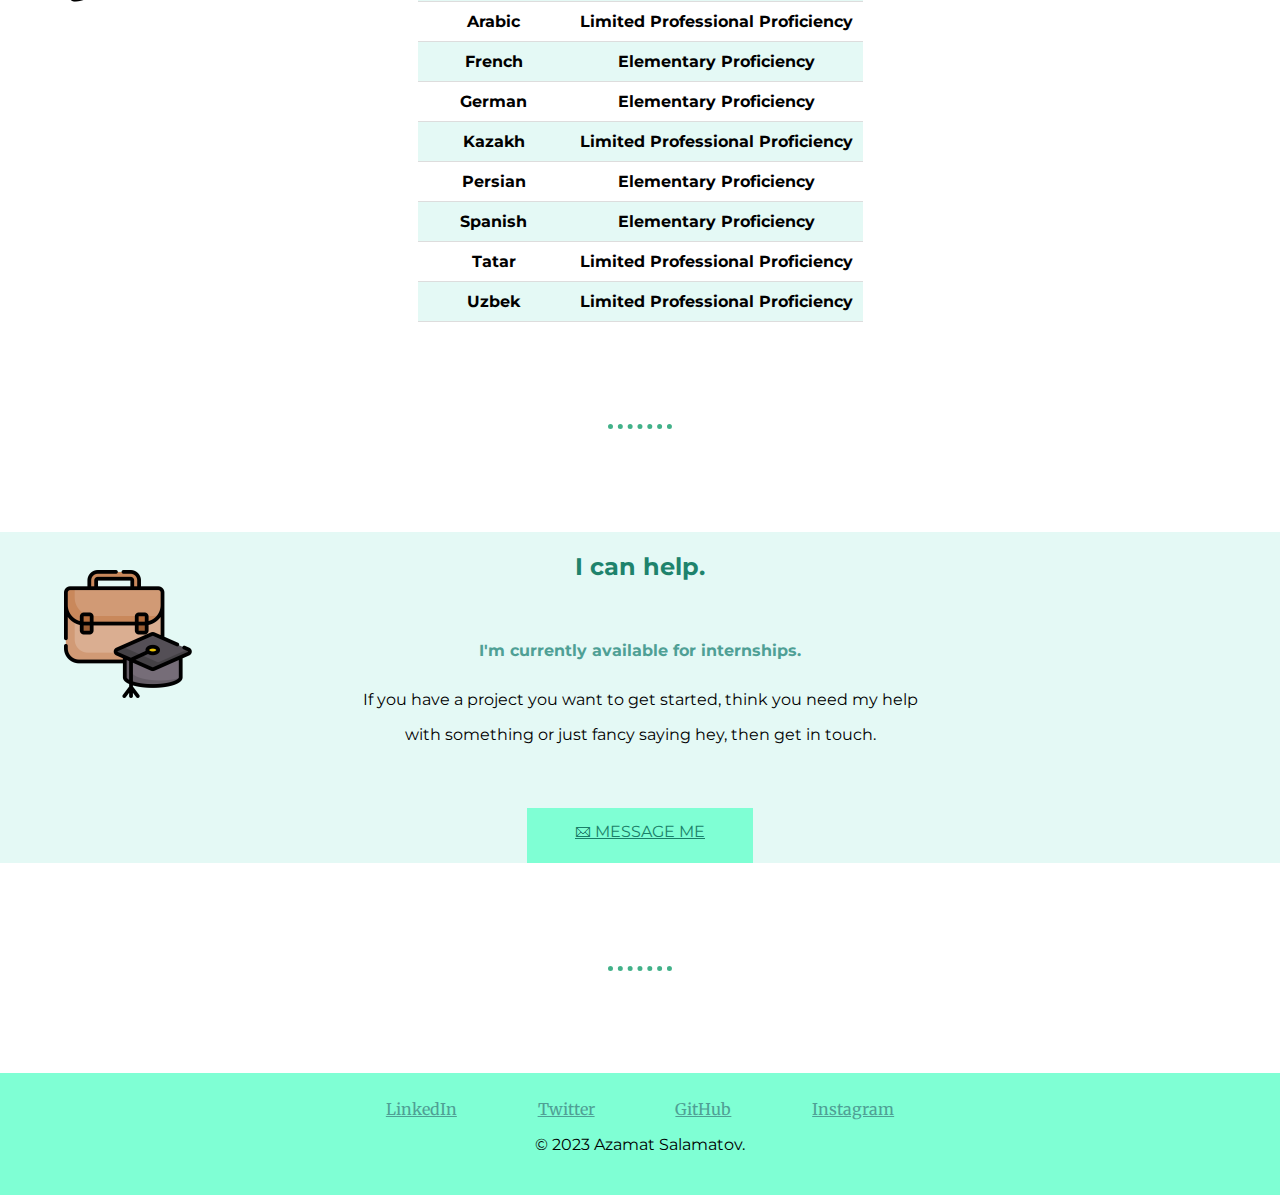
==== commit 999b0893: "Update index.html" ====
--- a/index.html
+++ b/index.html
@@ -135,6 +135,7 @@
                     <h5>Lambda</h5>
                     <h5>Threads</h5>
                     <h5>RegEx</h5>
+                    <h5>MySQL</h5>
         
                     <p></p>
                     <h5>**🧑‍💻**<em>Java Development</em>**🧑‍💻**</h5>
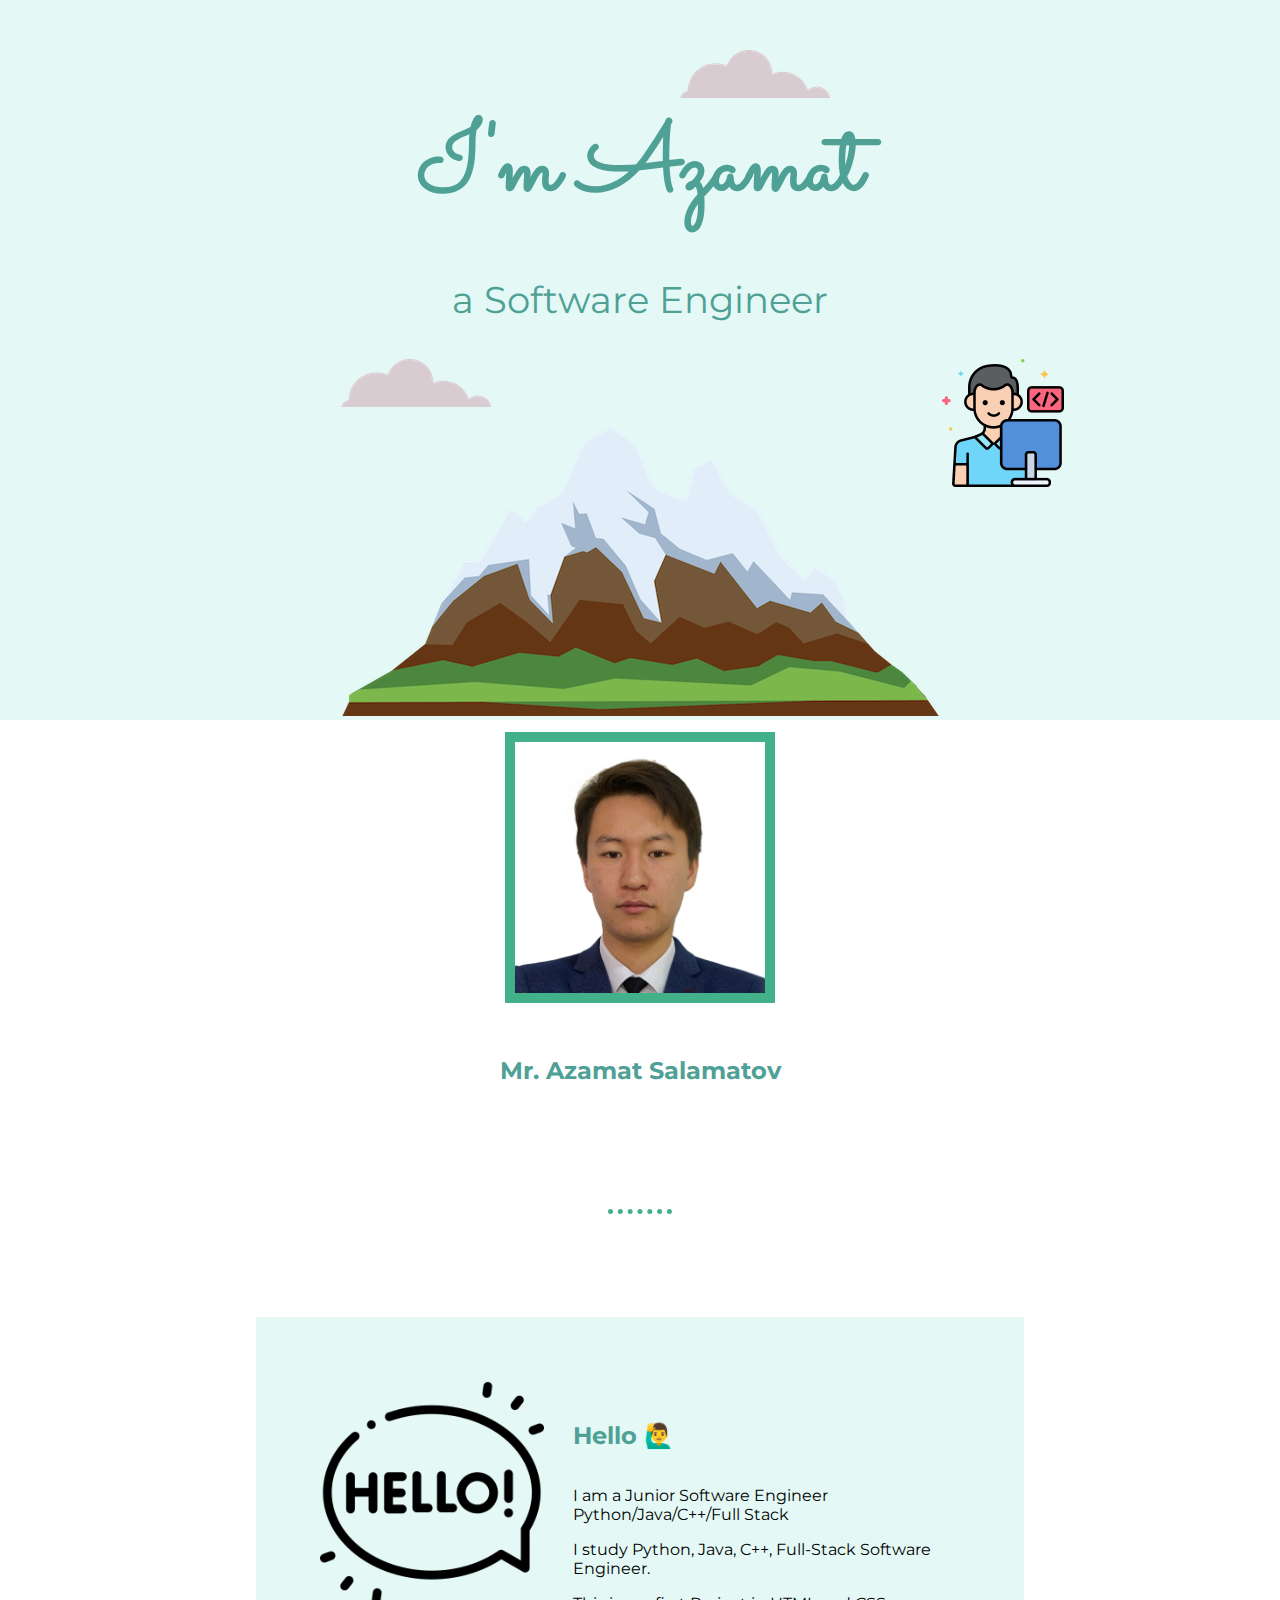
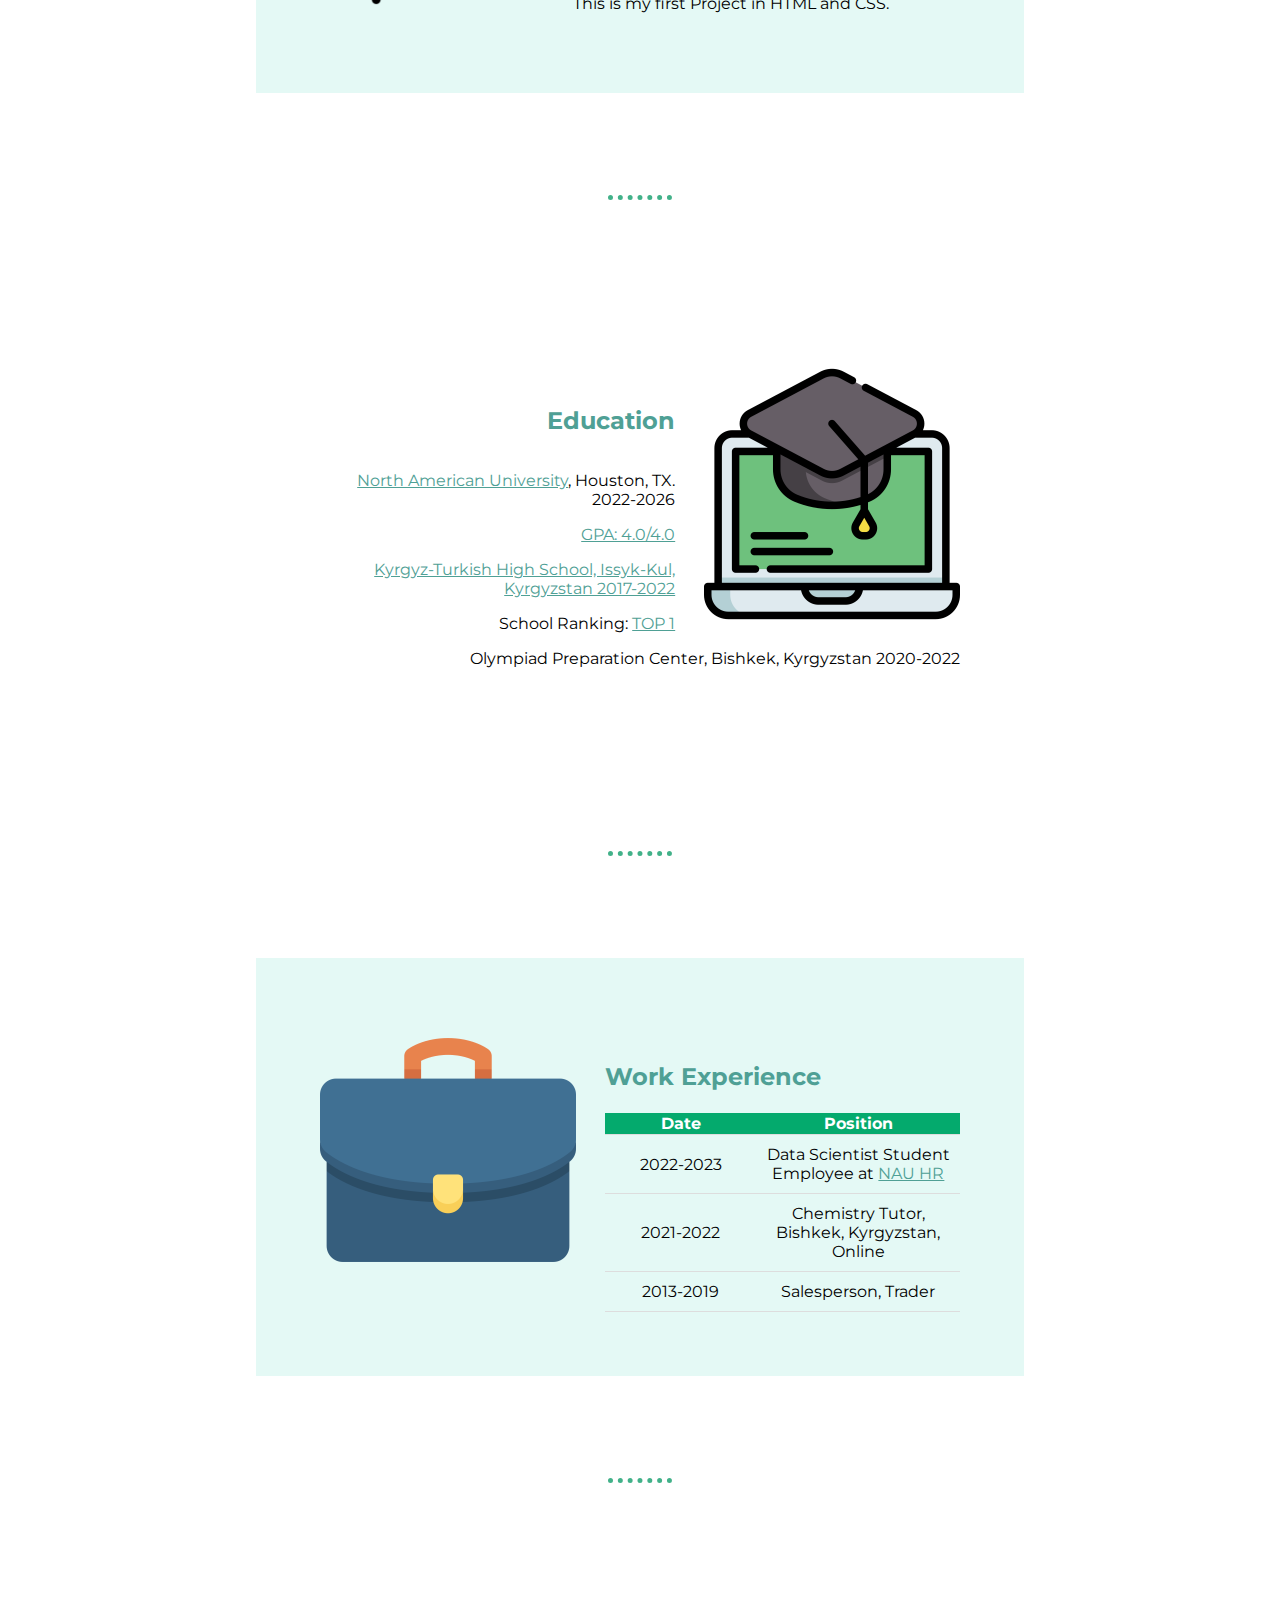
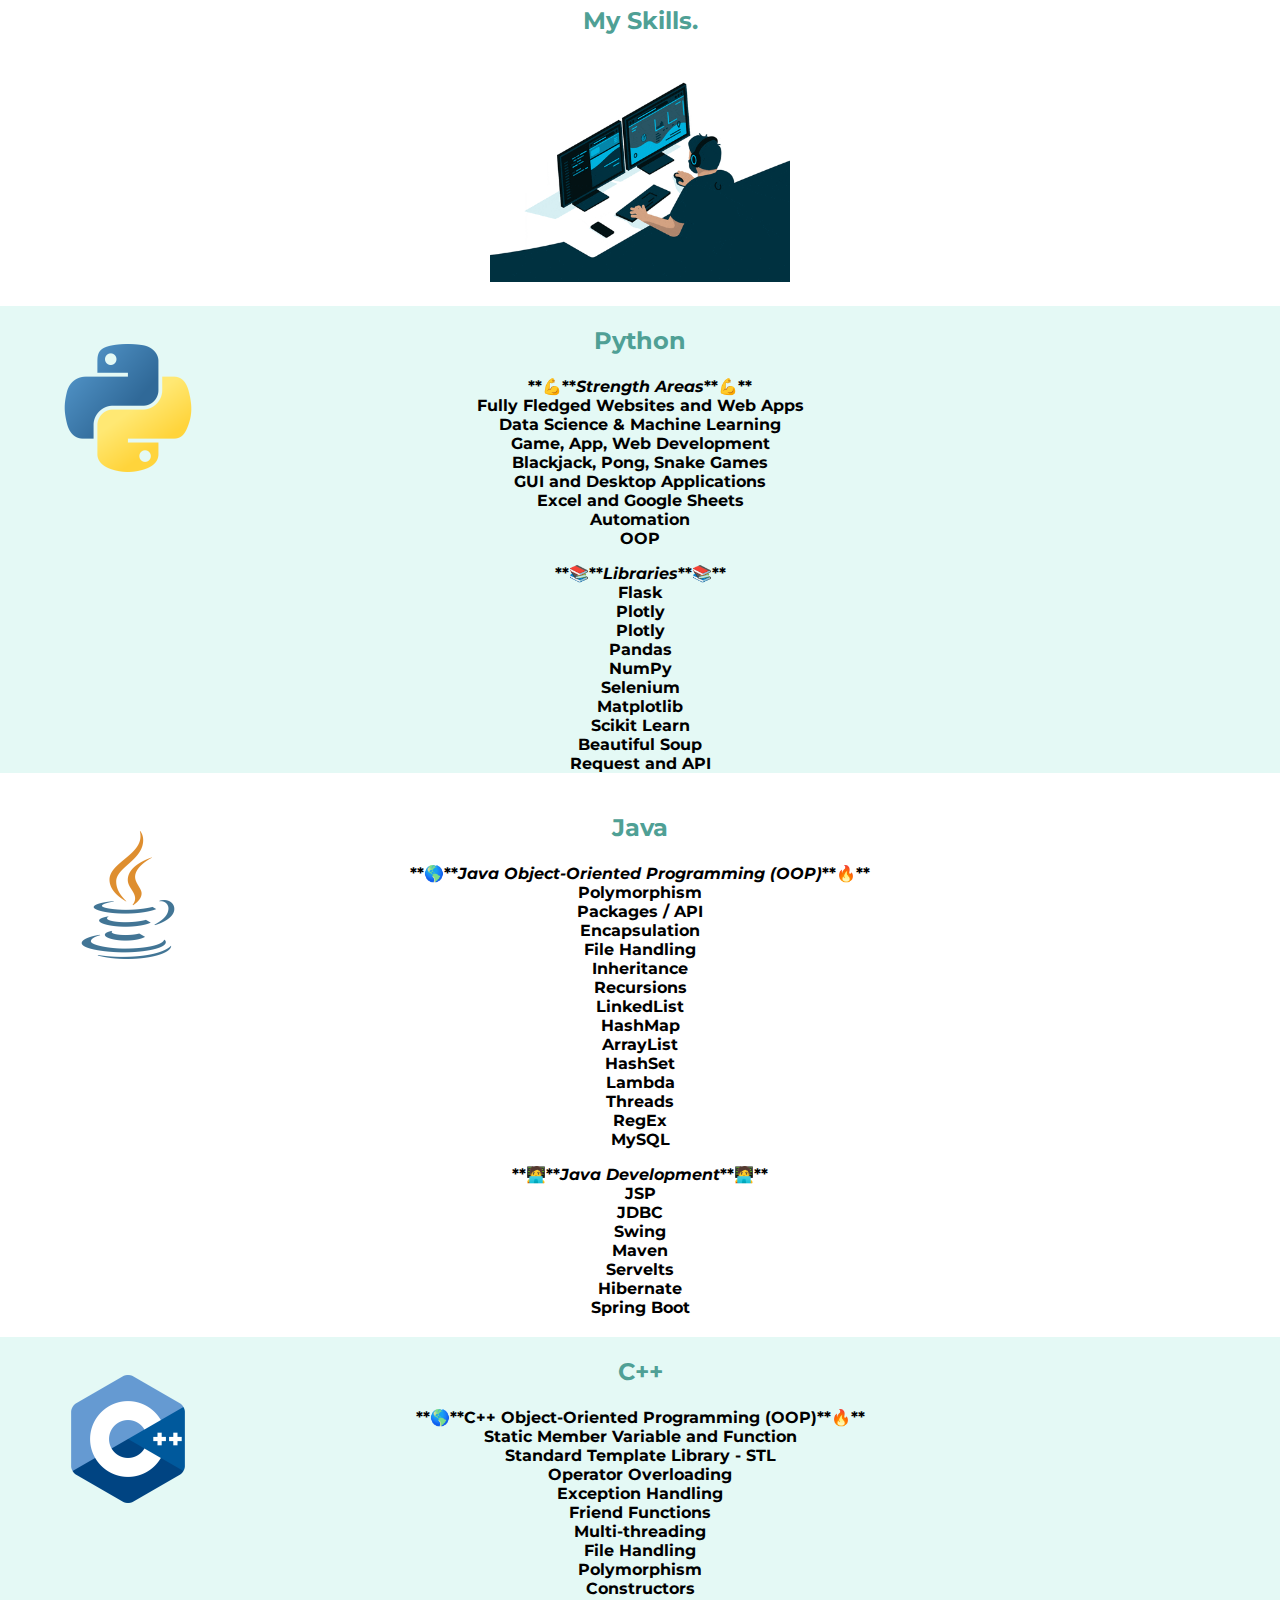
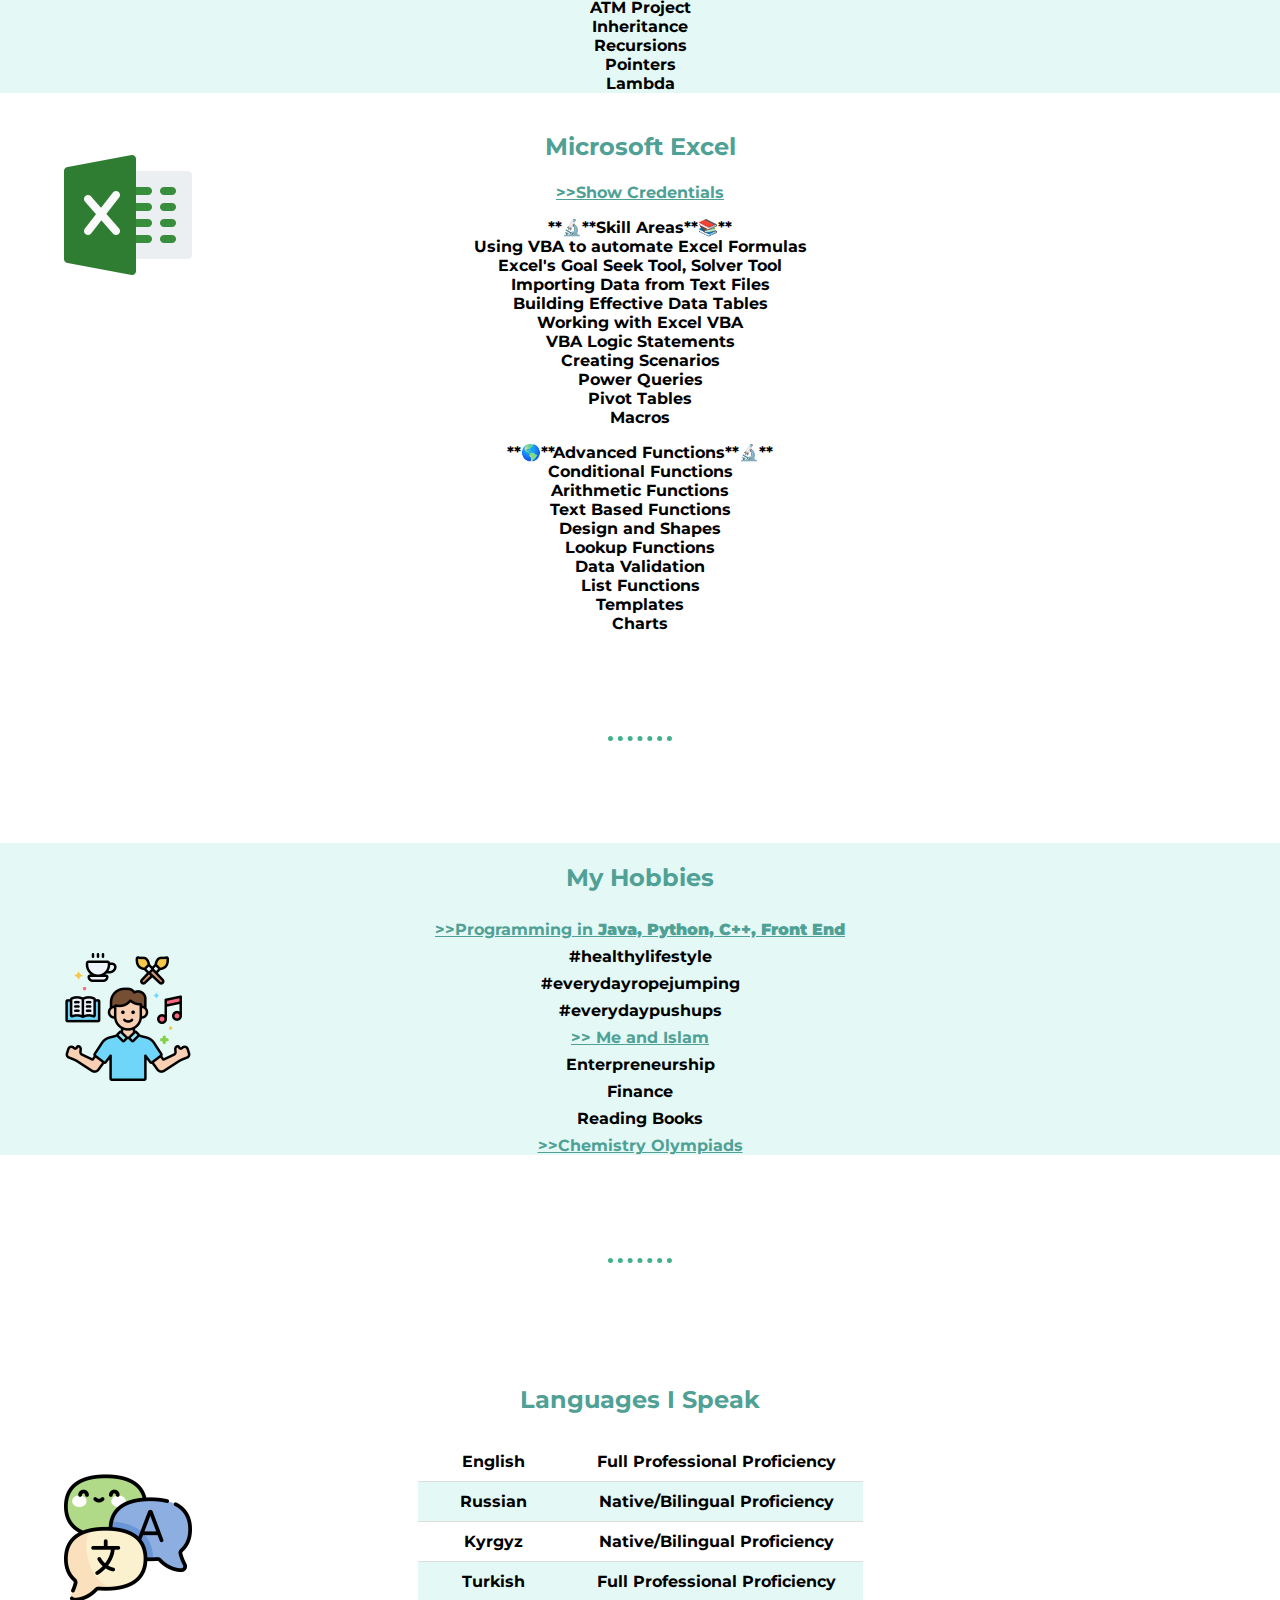
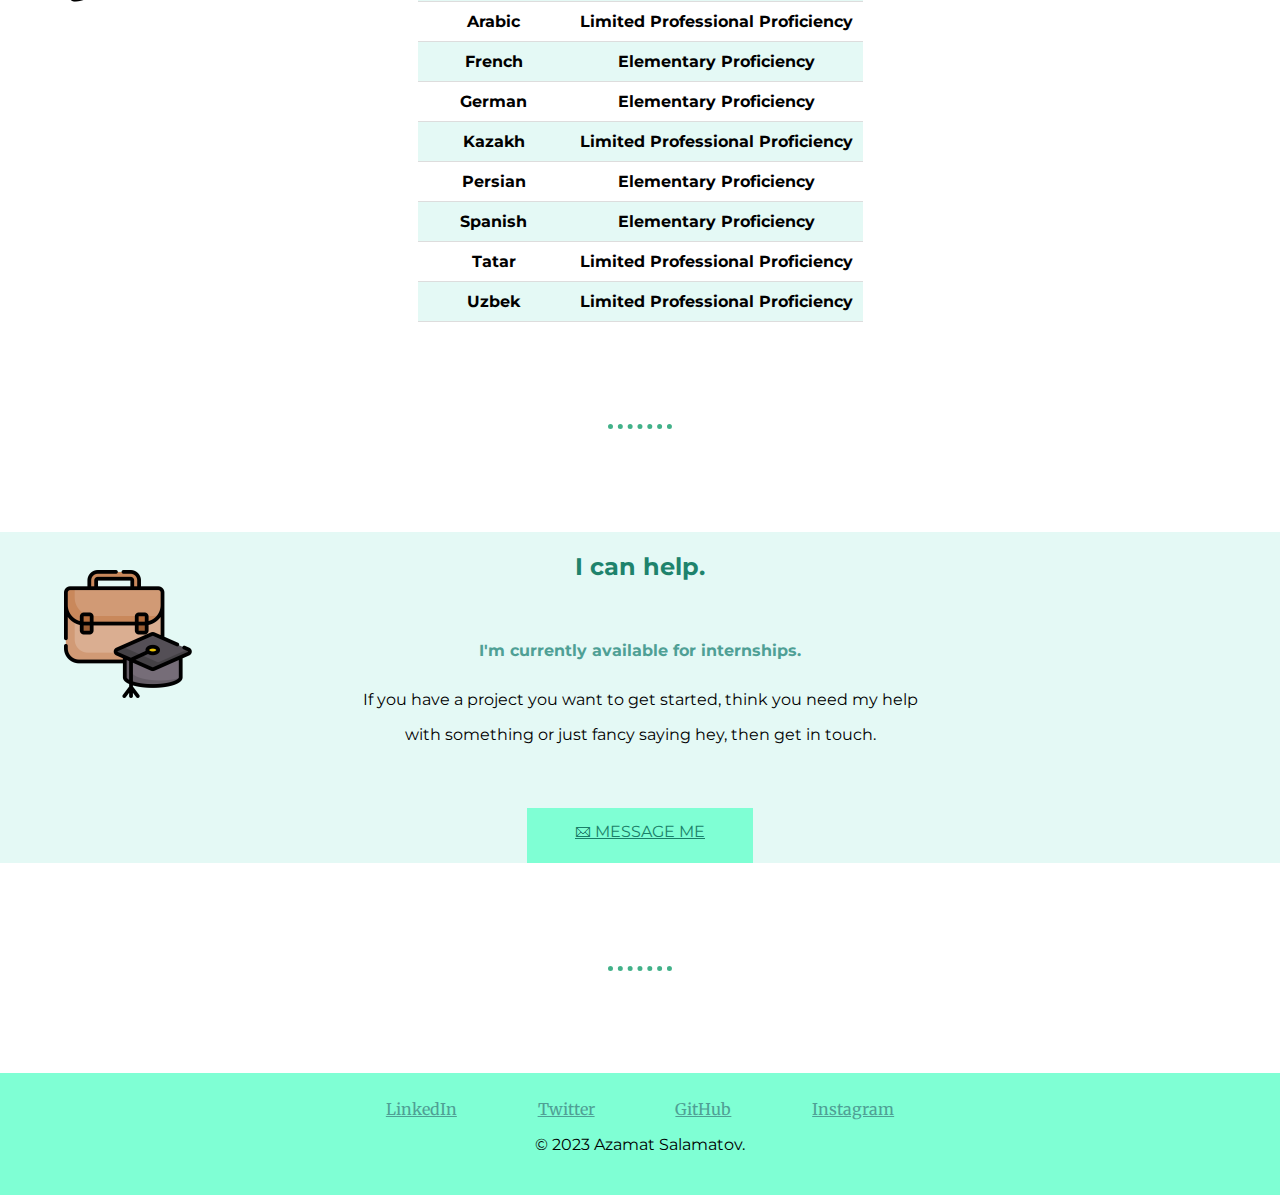
==== commit 14e85e9b: "Update index.html" ====
--- a/index.html
+++ b/index.html
@@ -41,7 +41,7 @@
                 <img style="width:35%; float:left; margin-right:1.8rem" src="CSS - My Site Images/hello.png" alt="Hello icons created by Freepik - Flaticon">
                 <h2>Hello 🙋‍♂️</h2>
                 <p>I am a Junior Software Engineer Python/Java/C++/Full Stack</p>
-                <p>I study Python, Java, C++ and I have just started learning HTML and CSS.</p>
+                <p>I study Python, Java, C++, Full-Stack Software Engineer.</p>
                 <p>This is my first Project in HTML and CSS.</p> 
                 
             </div>
